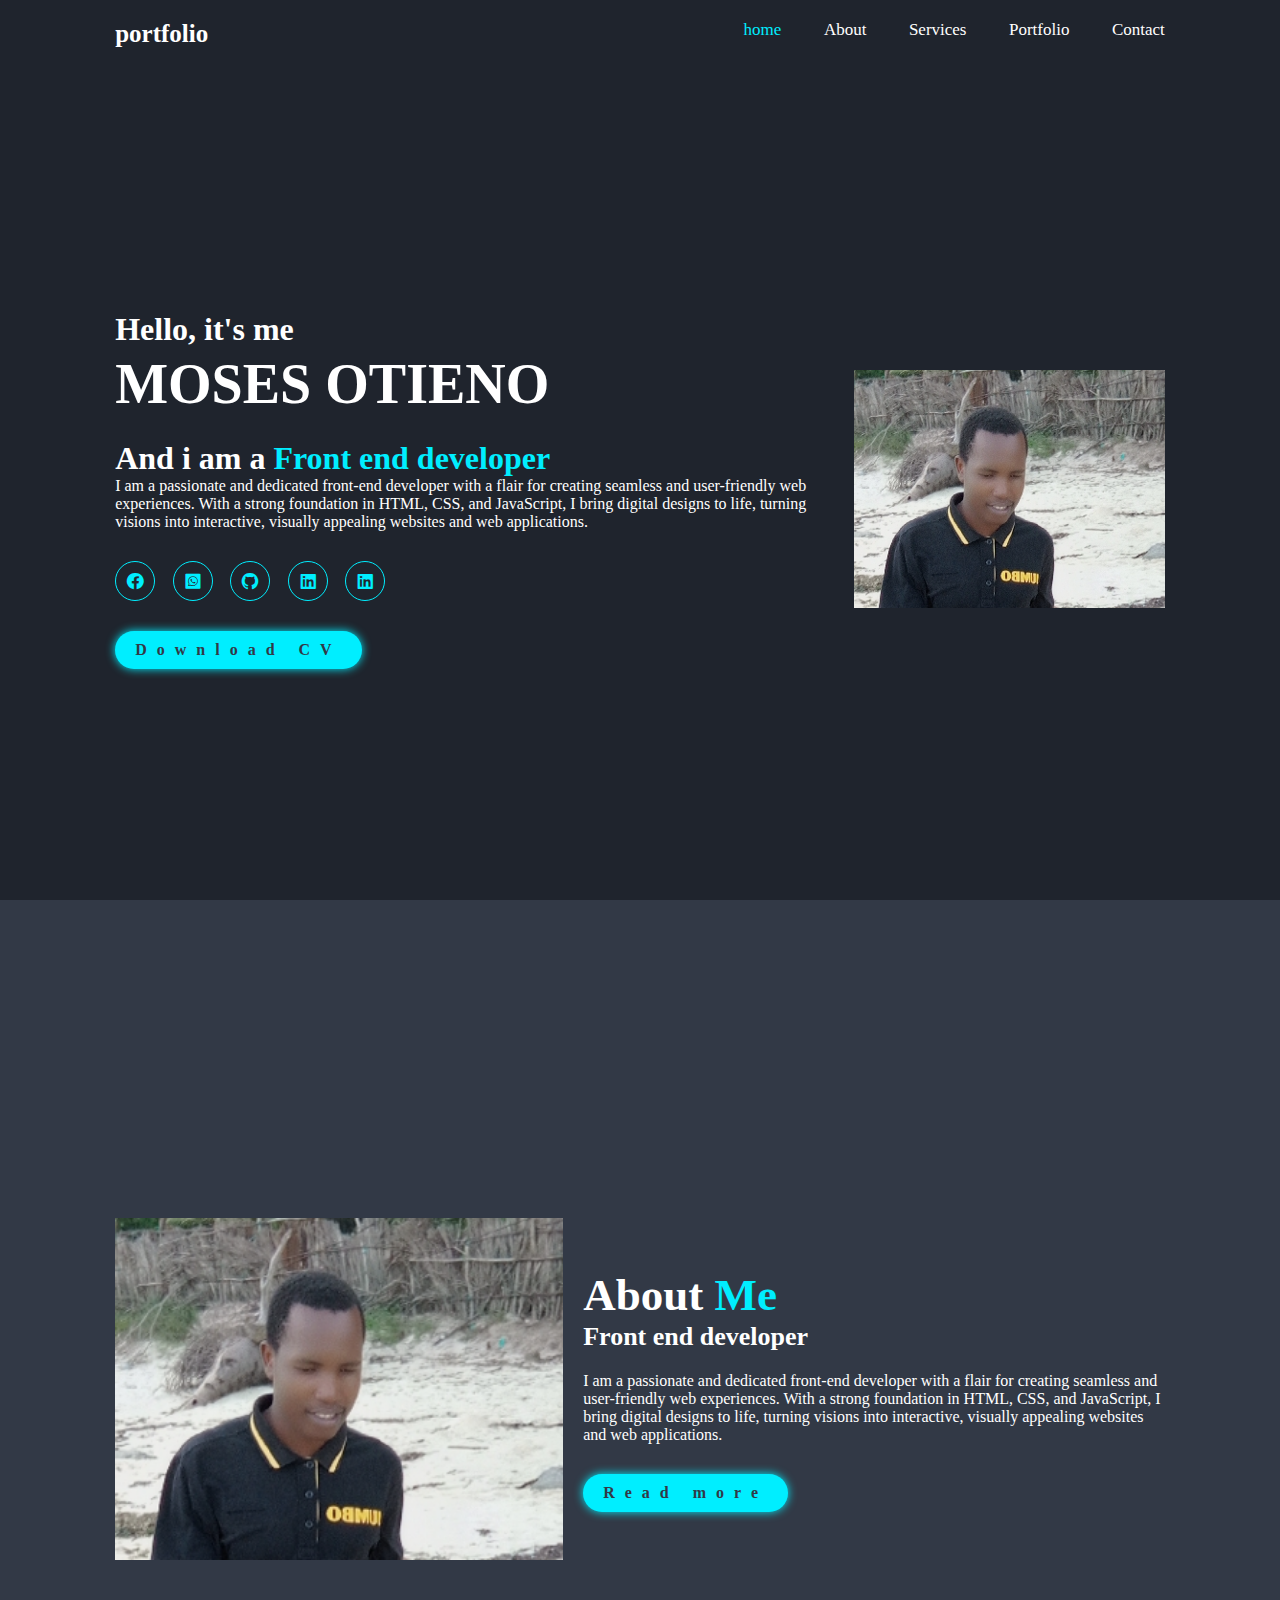
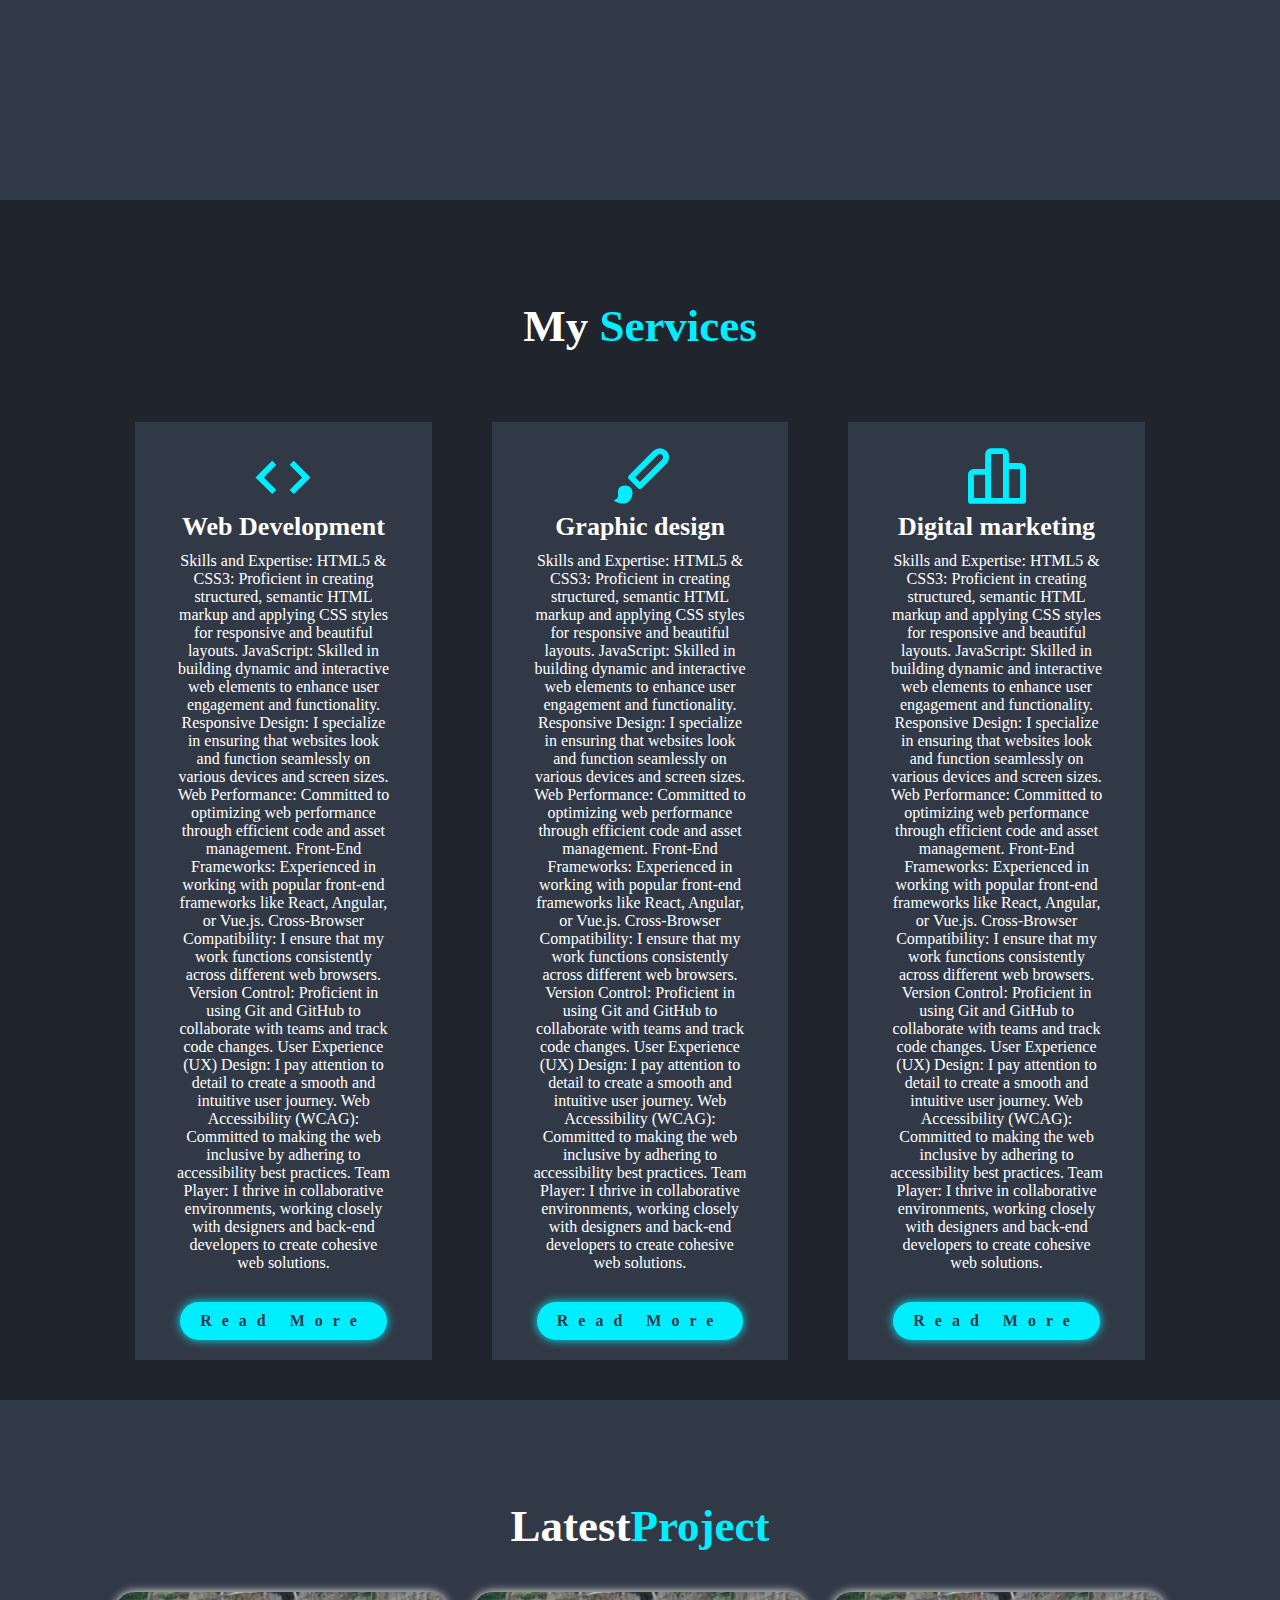
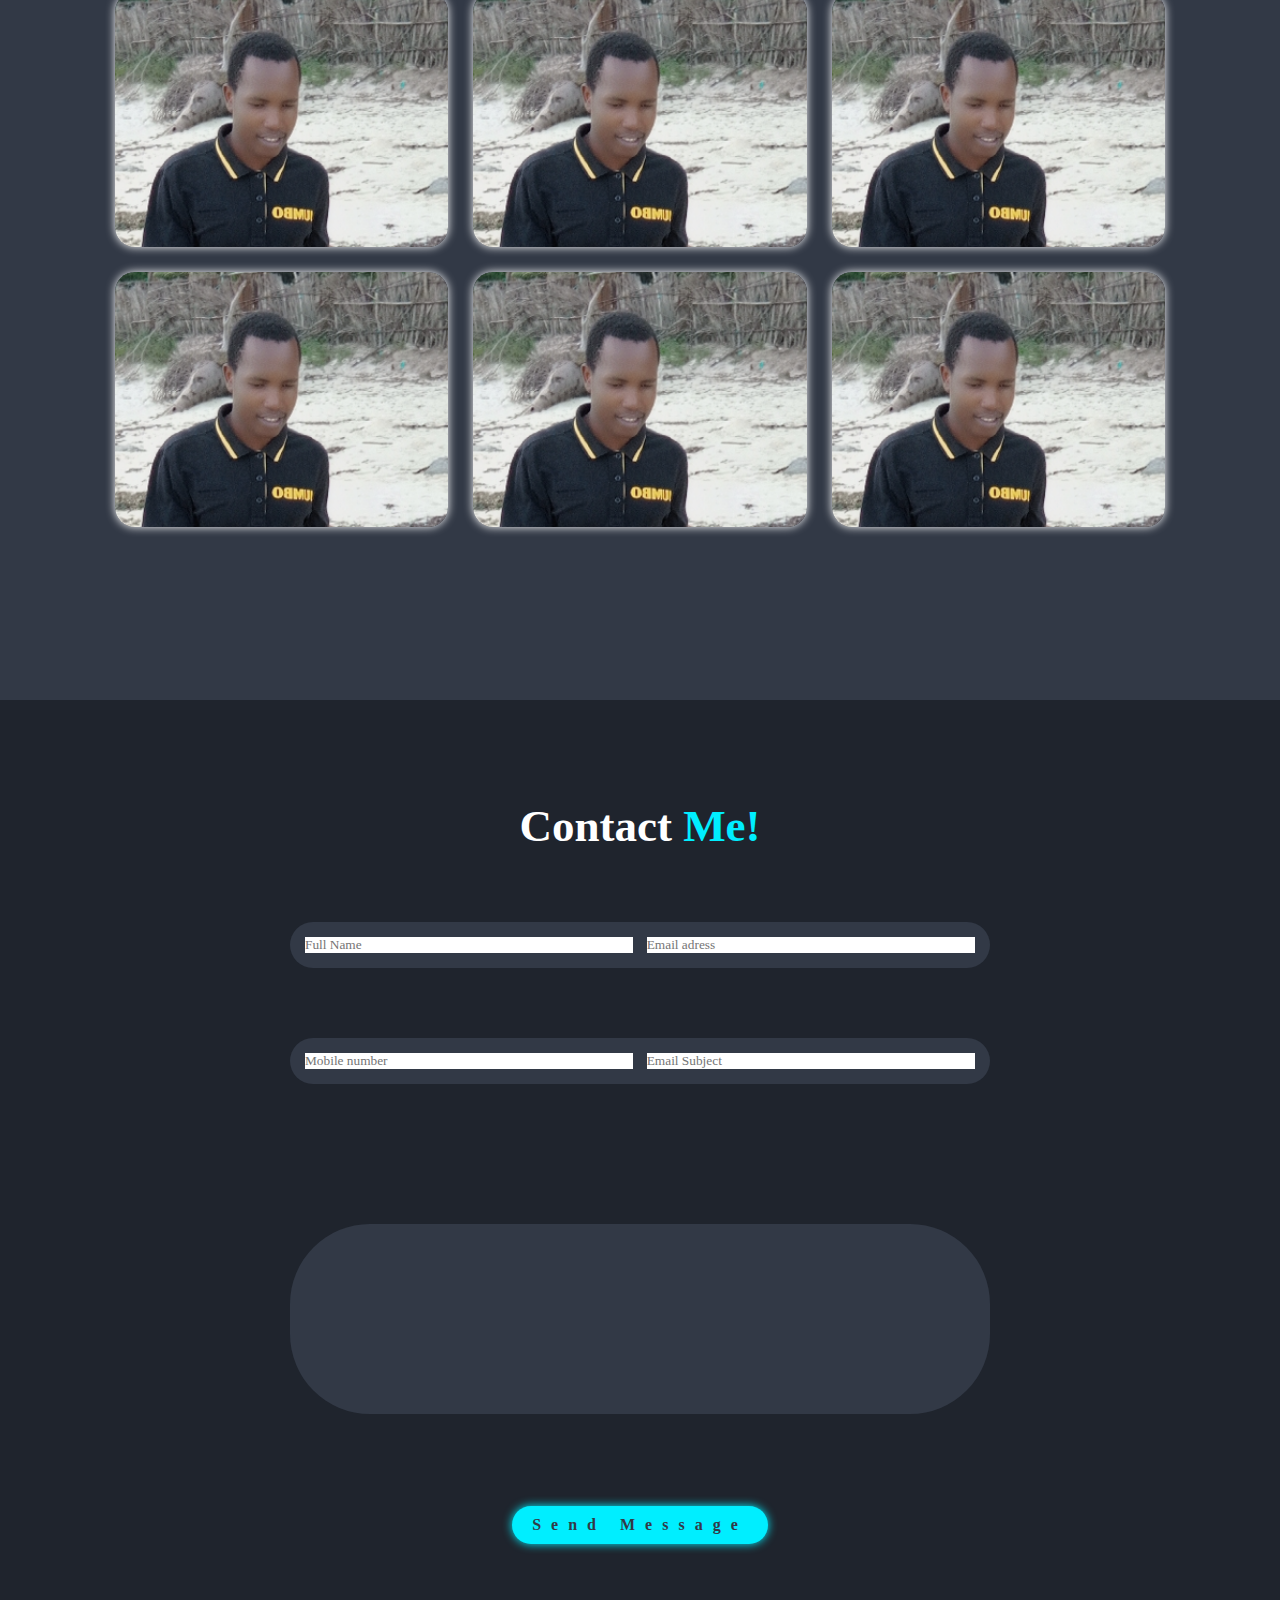
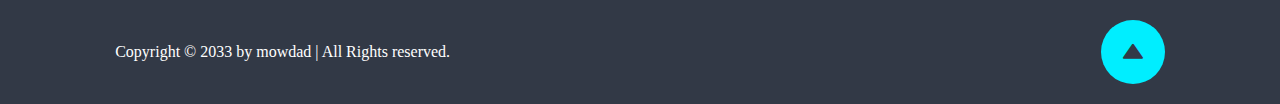
==== index.html @ a14f9fe1 "portfolio" ====
<!DOCTYPE html>
<html lang="en">
<head>
    <meta charset="UTF-8">
    <meta http-equiv="X-UA-Compatible" content="IE-edge">
    <meta name="viewport" content="width=device-width, initial-scale=1.0">
    <link rel="stylesheet" href="css/style.css">
    <title>moses otieno portfolio</title>
    <!--box icons-->
    <link href='https://unpkg.com/boxicons@2.1.4/css/boxicons.min.css' rel='stylesheet'>
    <!--custome css-->

    
</head>
<body>
    <!--header section starts here -->
    <header class="header">
        <a href="" class="logo">portfolio</a>
        <i class='bx bx-menu' id="menu-icon"></i>
        <nav class="navbar">
            <a href="#home" class="active">home</a>
            <a href="#about">About</a>
            <a href="#services">Services</a>
            <a href="#portfolio">Portfolio</a>
            <a href="#contact">Contact</a>
        </nav>

    </header>
    <!--home section design-->
    <section class="home" id="home">
        <div class="home-content">
            <h3>Hello, it's me</h3>
            <h1>MOSES OTIENO</h1>
            <h3>And i am a <span>Front end developer</span></h3>
            <p>I am a passionate and dedicated front-end developer with a flair for creating seamless and user-friendly web experiences. With a strong foundation in HTML, CSS, and JavaScript, I bring digital designs to life, turning visions into interactive, visually appealing websites and web applications.</p>
       
        <div class="social-media">
            <a href="#"><i class='bx bxl-facebook-circle'></i></a>
            <a href="#"><i class='bx bxl-whatsapp-square'></i></a>
            <a href="#"><i class='bx bxl-github'></i></a>
            <a href="#"><i class='bx bxl-linkedin-square'></i></a>
            <a href="#"><i class='bx bxl-linkedin-square'></i></a>
        </div>
        <a href="#" class="btn">Download CV</a>
    </div>
    <div class="home-image">
        <img src="images/moses.png" alt="">

    </div>
    </section>
    <!--about section-->
    <section class="about" id="about">
        <div class="about-img">
            <img src="images/moses.png" alt="">
        </div>
        <div class="about-content">
           <h2 class="heading">About <span>Me</span></h2>
           <h3>Front end developer</h3>
            <p>I am a passionate and dedicated front-end developer with a flair for creating seamless and user-friendly web experiences. With a strong foundation in HTML, CSS, and JavaScript, I bring digital designs to life, turning visions into interactive, visually appealing websites and web applications.</p>
            <a href="#" class="btn">Read more</a>
        </div>
    </section>
    <!--services section design-->
    <section class="services" id="services">
        <h2 class="heading">My <span>Services</span></h2>
        <div class="services-container">
            <div class="services-box">
            <i class='bx bx-code'></i>
            <h3>Web Development</h3>
            <p>Skills and Expertise:

                HTML5 & CSS3: Proficient in creating structured, semantic HTML markup and applying CSS styles for responsive and beautiful layouts.
                JavaScript: Skilled in building dynamic and interactive web elements to enhance user engagement and functionality.
                Responsive Design: I specialize in ensuring that websites look and function seamlessly on various devices and screen sizes.
                Web Performance: Committed to optimizing web performance through efficient code and asset management.
                Front-End Frameworks: Experienced in working with popular front-end frameworks like React, Angular, or Vue.js.
                Cross-Browser Compatibility: I ensure that my work functions consistently across different web browsers.
                Version Control: Proficient in using Git and GitHub to collaborate with teams and track code changes.
                User Experience (UX) Design: I pay attention to detail to create a smooth and intuitive user journey.
                Web Accessibility (WCAG): Committed to making the web inclusive by adhering to accessibility best practices.
                Team Player: I thrive in collaborative environments, working closely with designers and back-end developers to create cohesive web solutions.</p>
                <a href="#" class="btn">Read More</a>
            </div>
            <div class="services-box">
                <i class='bx bxs-paint'></i>
                <h3>Graphic design</h3>
                <p>Skills and Expertise:
    
                    HTML5 & CSS3: Proficient in creating structured, semantic HTML markup and applying CSS styles for responsive and beautiful layouts.
                    JavaScript: Skilled in building dynamic and interactive web elements to enhance user engagement and functionality.
                    Responsive Design: I specialize in ensuring that websites look and function seamlessly on various devices and screen sizes.
                    Web Performance: Committed to optimizing web performance through efficient code and asset management.
                    Front-End Frameworks: Experienced in working with popular front-end frameworks like React, Angular, or Vue.js.
                    Cross-Browser Compatibility: I ensure that my work functions consistently across different web browsers.
                    Version Control: Proficient in using Git and GitHub to collaborate with teams and track code changes.
                    User Experience (UX) Design: I pay attention to detail to create a smooth and intuitive user journey.
                    Web Accessibility (WCAG): Committed to making the web inclusive by adhering to accessibility best practices.
                    Team Player: I thrive in collaborative environments, working closely with designers and back-end developers to create cohesive web solutions.</p>
                    <a href="#" class="btn">Read More</a>
                </div>
                <div class="services-box">
                    <i class='bx bx-bar-chart-alt-2'></i>
                    <h3>Digital marketing</h3>
                    <p>Skills and Expertise:
        
                        HTML5 & CSS3: Proficient in creating structured, semantic HTML markup and applying CSS styles for responsive and beautiful layouts.
                        JavaScript: Skilled in building dynamic and interactive web elements to enhance user engagement and functionality.
                        Responsive Design: I specialize in ensuring that websites look and function seamlessly on various devices and screen sizes.
                        Web Performance: Committed to optimizing web performance through efficient code and asset management.
                        Front-End Frameworks: Experienced in working with popular front-end frameworks like React, Angular, or Vue.js.
                        Cross-Browser Compatibility: I ensure that my work functions consistently across different web browsers.
                        Version Control: Proficient in using Git and GitHub to collaborate with teams and track code changes.
                        User Experience (UX) Design: I pay attention to detail to create a smooth and intuitive user journey.
                        Web Accessibility (WCAG): Committed to making the web inclusive by adhering to accessibility best practices.
                        Team Player: I thrive in collaborative environments, working closely with designers and back-end developers to create cohesive web solutions.</p>
                        <a href="#" class="btn">Read More</a>
                    </div>

        </div>
    </section>
    <!--portfolio section design-->
<section class="portfolio" id="portfolio">
    <h2 class="heading">Latest<span>Project</span></h2>
    <div class="portfolio-container">
        <div class="portfolio-box">
            <img src="images/moses.png" alt="">
            <div class="portfolio-layer">
                <h4>Web Design</h4>
                <p>I am dedicated to pushing the boundaries of what's possible in the world of front-end development. Feel free to explore my portfolio to see some of my best work and get in touch to discuss potential collaborations or exciting projects.</p>
                <a href="#"><i class='bx bx-link'></i></a>
            </div>
        </div>
        <div class="portfolio-box">
            <img src="images/moses.png" alt="">
            <div class="portfolio-layer">
                <h4>Web Design</h4>
                <p>I am dedicated to pushing the boundaries of what's possible in the world of front-end development. Feel free to explore my portfolio to see some of my best work and get in touch to discuss potential collaborations or exciting projects.</p>
                <a href="#"><i class='bx bx-link'></i></a>
            </div>
        </div>
        <div class="portfolio-box">
            <img src="images/moses.png" alt="">
            <div class="portfolio-layer">
                <h4>Web Design</h4>
                <p>I am dedicated to pushing the boundaries of what's possible in the world of front-end development. Feel free to explore my portfolio to see some of my best work and get in touch to discuss potential collaborations or exciting projects.</p>
                <a href="#"><i class='bx bx-link'></i></a>
            </div>
        </div>
        <div class="portfolio-box">
            <img src="images/moses.png" alt="">
            <div class="portfolio-layer">
                <h4>Web Design</h4>
                <p>I am dedicated to pushing the boundaries of what's possible in the world of front-end development. Feel free to explore my portfolio to see some of my best work and get in touch to discuss potential collaborations or exciting projects.</p>
                <a href="#"><i class='bx bx-link'></i></a>
            </div>
        </div>
        <div class="portfolio-box">
            <img src="images/moses.png" alt="">
            <div class="portfolio-layer">
                <h4>Web Design</h4>
                <p>I am dedicated to pushing the boundaries of what's possible in the world of front-end development. Feel free to explore my portfolio to see some of my best work and get in touch to discuss potential collaborations or exciting projects.</p>
                <a href="#"><i class='bx bx-link'></i></a>
            </div>
        </div>
        <div class="portfolio-box">
            <img src="images/moses.png" alt="">
            <div class="portfolio-layer">
                <h4>Web Design</h4>
                <p>I am dedicated to pushing the boundaries of what's possible in the world of front-end development. Feel free to explore my portfolio to see some of my best work and get in touch to discuss potential collaborations or exciting projects.</p>
                <a href="#"><i class='bx bx-link'></i></a>
            </div>
        </div>
    </div>
</section>
<!--contact section-->
<section class="contact" id="contact">
    <h2 class="heading">Contact  <span>Me!</span></h2>
    <form action="#">
        <div class="input-box">
            <input type="text" placeholder="Full Name">
            <input type="email" placeholder="Email adress">
        </div>
        <div class="input-box">
            <input type="number" placeholder="Mobile number">
            <input type="text" placeholder="Email Subject">
        </div>
        <textarea name="" id="" cols="30" rows="10" placeholder=""></textarea>
        <input type="submit" value="Send Message" class="btn">
            </form>
</section>

<!--footer designing-->
<footer class="footer" id="footer">
    <div class="footer-text">
        <p>Copyright &copy; 2033 by mowdad | All Rights reserved.</p>
    </div>

    <div class="footer-iconTop">
        <a href="#home"><i class='bx bxs-up-arrow'></i></a>
    </div>

</footer>
    <!--custom javascript-->
    <script src="js/script.js"></script>
    
</body>
</html>
---- css/style.css ----
@import url('https //fonts.googleapis.com/css family=poppins:wght@300;400;500;600;700;800;900&dispaly=swap');
*{
    margin: 0;
    padding: 0;
    box-sizing: border-box;
    text-decoration: none;
    border: none;
    outline: non;
    scroll-behavior: smooth;
    font-family: 'poppins', 'sans-serif';
}
:root{
    --bg-color:#1f242d;
    --second-bg-color:#323946;
    --tect-color:#fff;
    --main-color:#0ef;
}
html{
    font-size: 62.5%;
    overflow-x: hidden;
}
body{
    background: var(--bg-color);
    color: var(--tect-color);
}
.header{
    position: fixed;
    top: 0;
    left: 0;
    width: 100;
    padding: 2rem 9%;
    background:var(--bg-color);
    display: flex;
    width: 100%;
    
    justify-content: space-between;
    z-index: 100;
}
.header.sticky{
    border-bottom: 1rem solid black;
}
.logo{
    font-size: 2.5rem;
    color: var(--tect-color);
    font-weight: 600;
    cursor: default;
}
.navbar a{
    font-size: 1.7rem;
    color: var(--tect-color);
    margin-left: 4rem;
    transition: 3s; 
}
.navbar a:hover,
 .navbar a.active{
    color: var(--main-color);
}
#menu-icon{
    font-size: 3.6rem;
    color: var(--tect-color);
    display:none;
}
section{
min-height: 100vh;
padding: 10rem 9% 2rem;
}
.home{
    display: flex;
    justify-content: center;
    align-items: center;
}
.home-image{
    width: 35vw;
}
.home-content h3{
    font-size: 3.2rem;
    font-weight: 700;
}
.home-content h3:nth-of-type(2){
    margin-top: 2rem;  
}
span{
    color: var(--main-color);
}
.home-content h1{
    font-size: 5.6rem;
    font-weight: 700;
    line-height: 1.3;
}
.home-content p{
    font-size: 1.6rem;
}
.social-media a{
    display:inline-flex;
    justify-content: center;
    align-items: center;
    width: 4rem;
    height: 4rem;
    background-color: transparent;
    border: 0.1rem solid var(--main-color);
    border-radius: 50%;
    font-size: 2rem;
    color: var(--main-color);
    margin: 3rem 1.5rem 3rem 0;
    transition: 1s ease;
}
.social-media a:hover{
    background: var(--main-color);
    color: var(--second-bg-color);
    box-shadow: 0 0 1rem var(--main-color);
}
.btn{
    display: inline-block;
    padding: 1rem 2rem;
    background: var(--main-color);
    border-radius: 4rem;
    box-shadow: 0 0 1rem var(--main-color);
    font-size: 1.6rem;
    color: var(--second-bg-color);
    letter-spacing: 1rem;
    font-weight: 600;
    transition: 1s ease;
}
.btn:hover{
box-shadow: none;
}
.about{
    display: flex;
    justify-content: center;
    gap: 2rem;
    align-items: center;
    background: var(--second-bg-color);
}
.about-img img{
width: 35vw;
}
.heading{
    text-align: center;
    font-size: 4.5rem;
}
.about-content h2{
    text-align: left;
    line-height: 1.2;
}
.about-content h3{
    font-size: 2.6rem;
}
.about-content p{
    font-size: 1.6rem;
    margin: 2rem 0 3rem;
}
.services h2{
    margin-bottom: 5rem;
}
.services-container{
    display: flex;
    justify-content: center;
    align-items: center;
    flex-wrap: wrap;
    gap: 2rem;
}

.services-container .services-box{
    flex: 1 1 30rem;
    background: var(--second-bg-color);
    padding: 2rem 4rem;
    text-align: center;
    border: 2rem solid var(--bg-color);
    transition: 3s ease;
}
.services-container .services-box:hover{
    border-color: var(--main-color);
    transform: scale(1.02);
}
.services-box i{
    font-size: 7rem;
    color: var(--main-color);
}
.services-box h3{
    font-size: 2.6rem;
}
.services-box p{
    font-size: 1.6rem;
    margin: 1rem 0 3rem;
}
.portfolio{
    background: var(--second-bg-color);
}
.portfolio h2{
    margin-bottom: 4rem;
}
.portfolio-container{
    display: grid;
    grid-template-columns: repeat(3, 1fr);
    align-items: center;
    gap: 2.5rem;
}
.portfolio-container .portfolio-box{
    position: relative;
    border-radius: 2rem;
    box-shadow: 0 0 1rem;
    overflow: hidden;
    display: flex;
}
.portfolio-box img{
    width: 100%;
    transition: 2s ease;
}
.portfolio-box img:hover{
    transform: scale(1.1);
}
.portfolio-box .portfolio-layer{
    position: absolute;
    bottom: 0;
    top: 0;
    left: 0;
    width:100%;
    height: 100%;
    background: linear-gradient(rgba(0,0,1,), var(--main-color));
    display: flex;
    justify-content: center;
    align-items: center;
    flex-direction: column;
    text-align: center;
    padding: 0 4rem;
    transform: translate(100%);
    transition: 2s ease;
}
.portfolio-box:hover .portfolio-layer{
transform: translateY(0);
}
.portfolio-layer h4{
    font-size: 3rem;
}
.portfolio-layerp{
    font-size: 1.6rem;
    margin: 3rem 0 1rem;
}
.portfolio-layer a{
    display: inline-flex;
    justify-content: center;
    align-items: center;
    width: 5rem;
    height: 5rem;
    background: var(--tect-color);
    border-radius: 50%;
}
.portfolio-layer a i{
    font-size: 2rem;
    color: var(--second-bg-color);
}
.contact h2{
    margin-bottom: 3rem;
}
.contact form{
    max-width: 70rem;
    margin: 1rem auto;
    text-align: center;
    margin-bottom: 3rem;
}
.contact form .input-box{
    display: flex;
    justify-content: space-between;
    flex-direction: wrap;
}
.contact form .input-box,
.contact form textarea{
    width: 100%;
    padding: 1.5rem;
    color:var(--tect-color);
    background: var(--second-bg-color);
    border-radius: 8rem;
    margin: 7rem 0;
}
.contact form .input-box input{
    width: 49%;
}
.contact form textarea{
    resize: none;
}
.contact form .btn{
    margin-top: 2rem;
    cursor: pointer;
}
.footer{
    display: flex;
    justify-content: space-between;
    align-items: center;
    flex-wrap: wrap;
    padding: 2rem 9%;
    background: var(--second-bg-color);
}
.footer-text p{
    font-size: 1.6rem;
}
.footer-iconTop a{
    display: inline-block;
    justify-content: center;
    align-items: center;
    padding: 2rem;
    background: var(--main-color);
    border-radius: 8rem;
    transition: 1s ease;
}
.footer-iconTop a i{
    font-size: 2.4rem;
    color: var(--second-bg-color);
}
.footer-iconTop a:hover{
    box-shadow: 0 0 1rem;
    color: var(--second-bg-color);
}



/*breakpoints*/
@media (max-width: 1200px){
    html{
        font-size: 55%;
    }
}
@media(max-width: 991px){
    .header{
        padding:2rem 3%;
    }
    section{
        padding:10rem 3% 2rem;
    }
    .footer{
        padding:2rem 3%;
    }
    .services{
        padding-bottom: 7rem;
    }
    .portfolio{
        padding-bottom:7rem;
    }
    .contact{
        min-height: auto;
    }
}
@media(max-width: 768px){
    #menu-icon{
        display: block;
    }
    .navbar{
        position: absolute;
        top:100%;
        left: 0;
        width: 100%;
        padding: 1rem 3%;
        background: var(--bg-color);
        border-top: 1rem solid rgb(0, 0, 0,2);
        box-shadow: 0 5rem 1rem rgb(0, 0, 0,2);
        display: none;
    }
    .navbar.active{
        display: block;
    }
    .navbar a{
        font-size: 2rem;
        display: block;
        margin: 3rem 0;
    }
    .home{
        flex-direction: column;
    }
    .home-content h3{
        font-size: 2,5rem;
    }
    .home-content h1{
        font-size: 5rem;
    }
    .home-img img{
        width: 70vw;
        margin-top: 4rem;
    }
    .about{
        flex-direction: column-reverse;
    }
    .about img{
        width: 70vw;
        margin-top: 4rem;
    }
    .services h1{
        margin-bottom: 3rem;
    }
    .portfolio h2{
        margin-bottom: 3rem;
    }
    .portfolio-container{
        grid-template-columns: repeat(2, 1fr);
    }
}

@media(max-width: 617px){
    .portfolio-container{
        grid-template-columns: 1fr;
    }

}

@media(max-width: 450px){
    html{
        font-size: 50%;
    }
    .contact form .input-box input{
        width: 100%;
    }
}

@media(max-width: 365px){
    .home-img img{
        width: 90vw;
    }
    .about-img img{
        width: 90vw;
    }
}
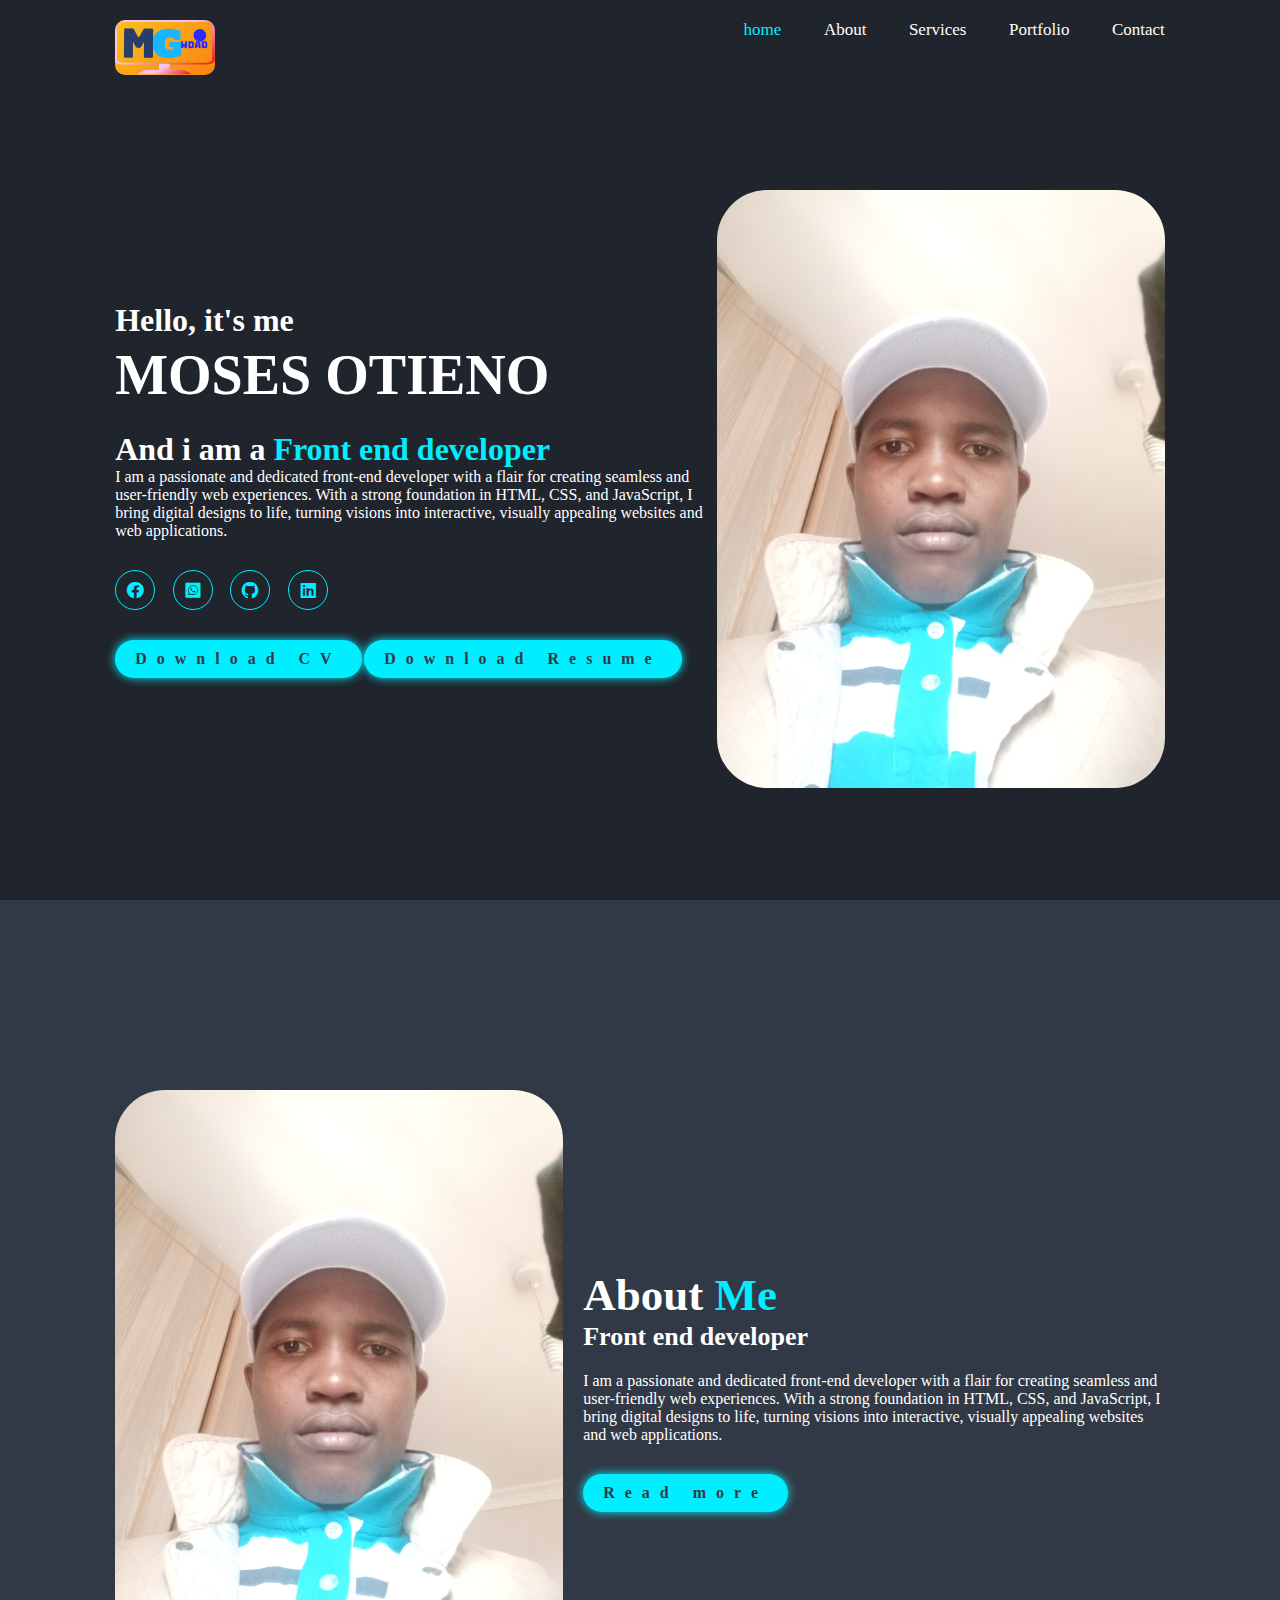
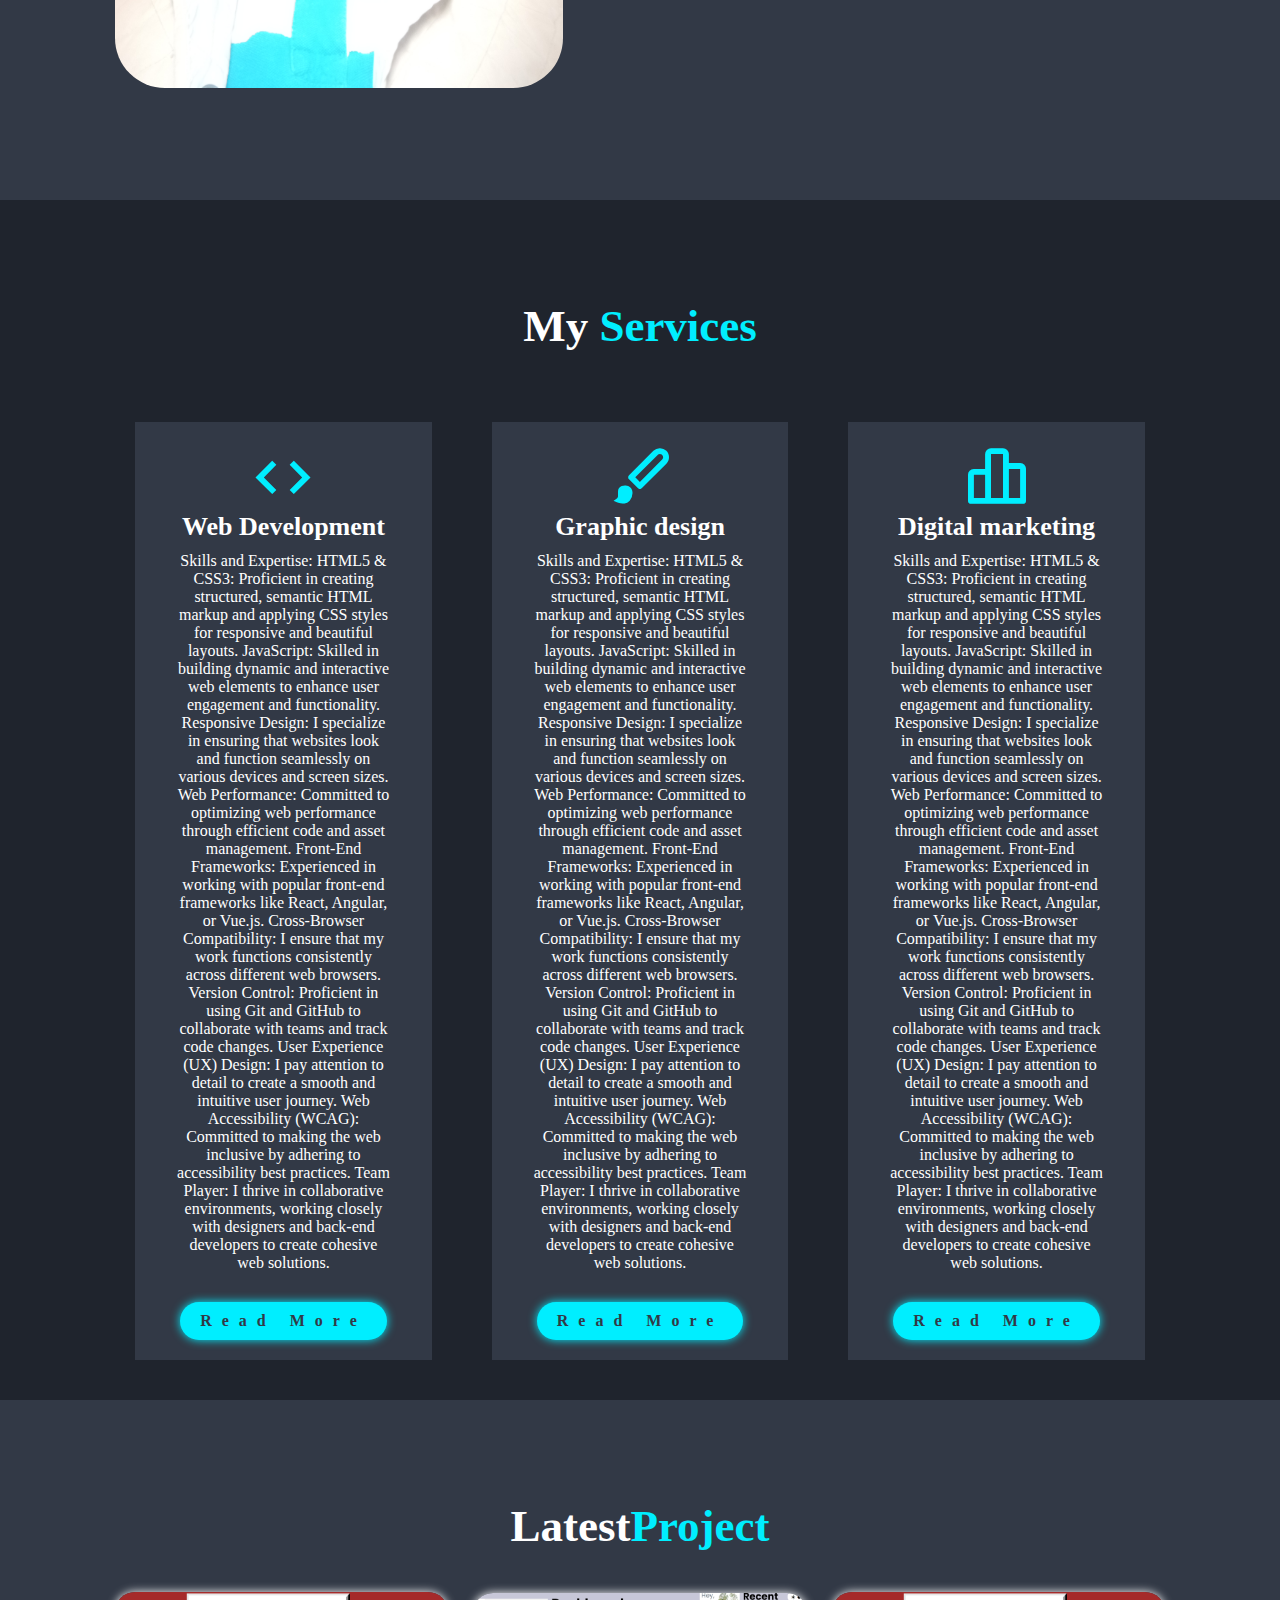
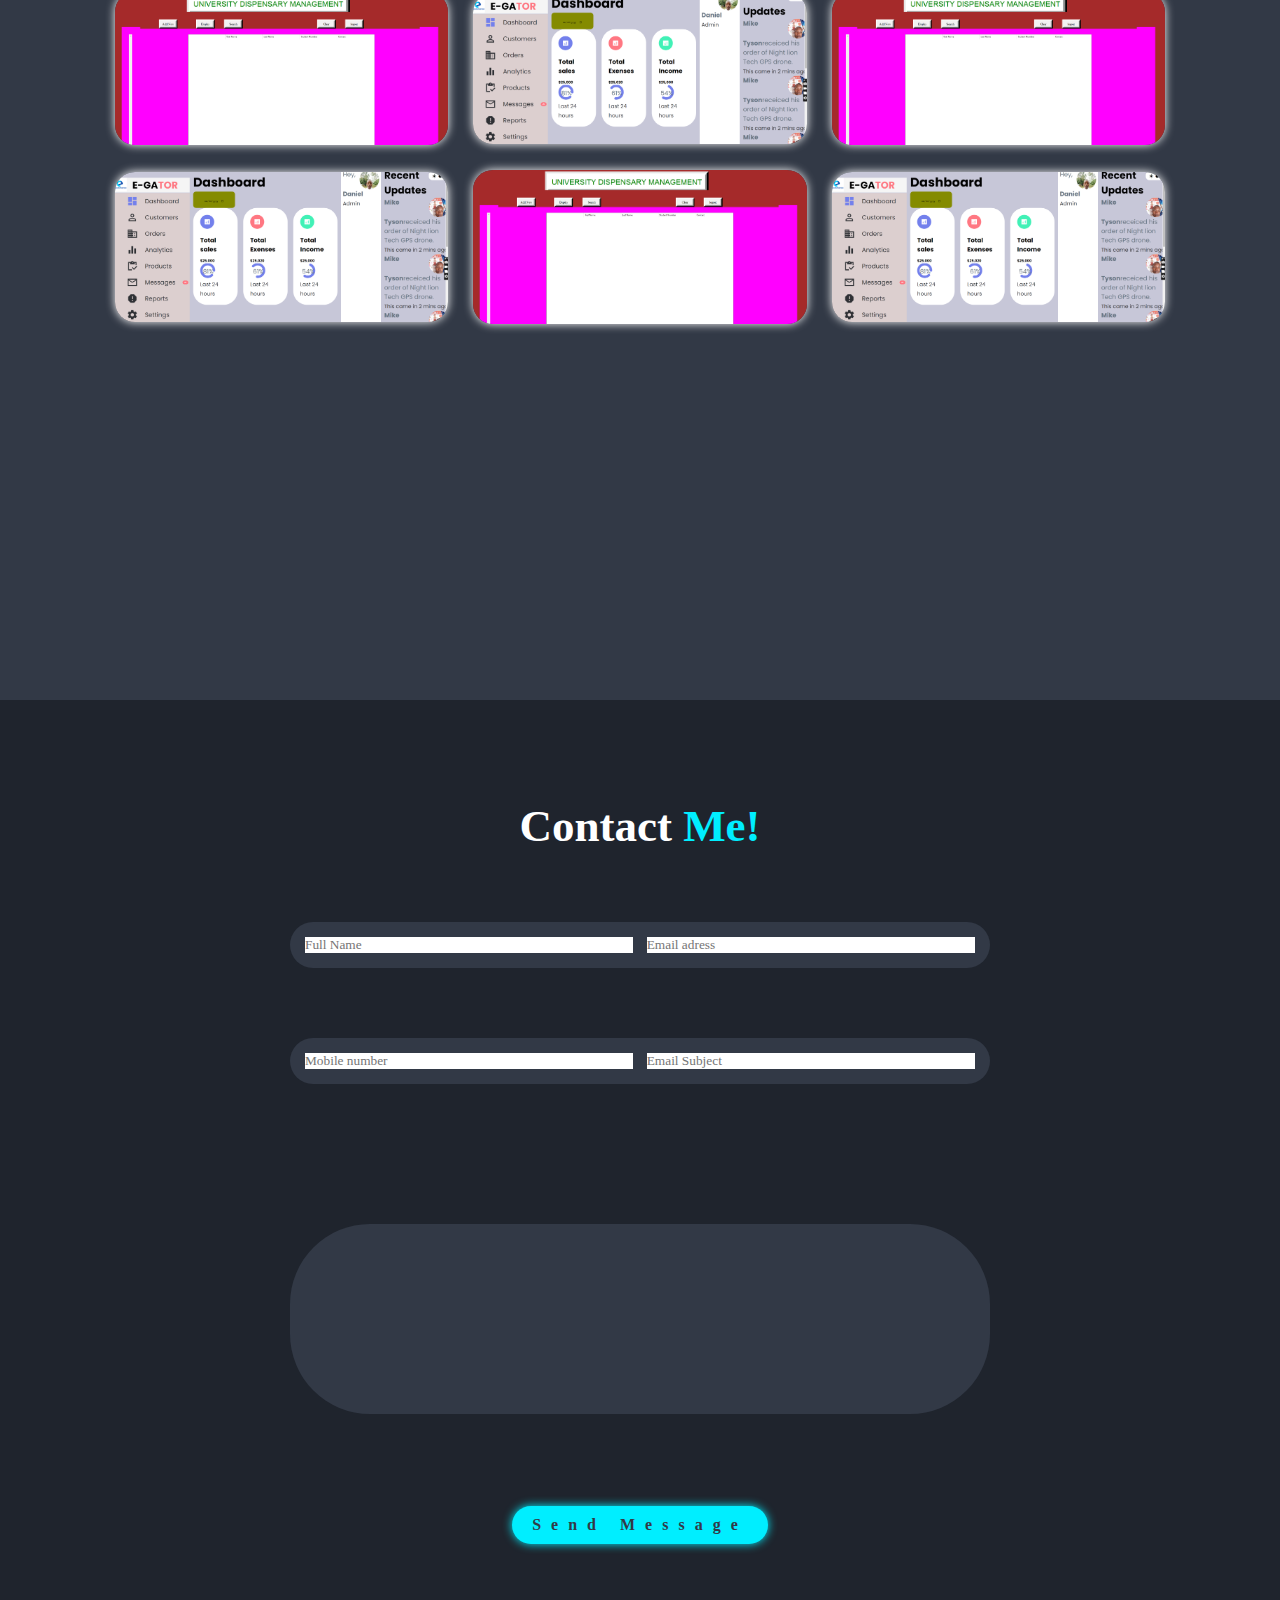
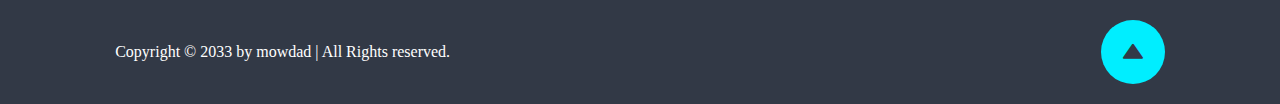
==== commit b17359cd: "updated" ====
--- a/index.html
+++ b/index.html
@@ -15,7 +15,7 @@
 <body>
     <!--header section starts here -->
     <header class="header">
-        <a href="" class="logo">portfolio</a>
+        <a href="" class="logo"><img src="images/mose-logo.png" width ="100px" style="border-radius: 10px;" alt="portfolio"></a>
         <i class='bx bx-menu' id="menu-icon"></i>
         <nav class="navbar">
             <a href="#home" class="active">home</a>
@@ -35,29 +35,32 @@
             <p>I am a passionate and dedicated front-end developer with a flair for creating seamless and user-friendly web experiences. With a strong foundation in HTML, CSS, and JavaScript, I bring digital designs to life, turning visions into interactive, visually appealing websites and web applications.</p>
        
         <div class="social-media">
-            <a href="#"><i class='bx bxl-facebook-circle'></i></a>
-            <a href="#"><i class='bx bxl-whatsapp-square'></i></a>
-            <a href="#"><i class='bx bxl-github'></i></a>
+            <a href="https://www.facebook.com/profile.php?id=100074292634258"><i class='bx bxl-facebook-circle'></i></a>
+            <a href="https://wa.me/254769933048?text=How&ref=blog.short.io"><i class='bx bxl-whatsapp-square'></i></a>
+            <a href="https://github.com/MOWDAD/"><i class='bx bxl-github'></i></a>
             <a href="#"><i class='bx bxl-linkedin-square'></i></a>
-            <a href="#"><i class='bx bxl-linkedin-square'></i></a>
-        </div>
-        <a href="#" class="btn">Download CV</a>
+            
+        </div>
+        <hr>
+        <a href="MOSES OTIENO CV.pdf" class="btn">Download CV</a>
+        <a href="moses's resume.docx" class="btn">Download Resume</a>
+        <hr>
     </div>
     <div class="home-image">
-        <img src="images/moses.png" alt="">
+        <img src="images/me2.jpg" alt="">
 
     </div>
     </section>
     <!--about section-->
     <section class="about" id="about">
         <div class="about-img">
-            <img src="images/moses.png" alt="">
+            <img src="images/me2.jpg" alt="">
         </div>
         <div class="about-content">
            <h2 class="heading">About <span>Me</span></h2>
            <h3>Front end developer</h3>
             <p>I am a passionate and dedicated front-end developer with a flair for creating seamless and user-friendly web experiences. With a strong foundation in HTML, CSS, and JavaScript, I bring digital designs to life, turning visions into interactive, visually appealing websites and web applications.</p>
-            <a href="#" class="btn">Read more</a>
+            <a href="" class="btn">Read more</a>
         </div>
     </section>
     <!--services section design-->
@@ -123,47 +126,47 @@
     <h2 class="heading">Latest<span>Project</span></h2>
     <div class="portfolio-container">
         <div class="portfolio-box">
-            <img src="images/moses.png" alt="">
-            <div class="portfolio-layer">
-                <h4>Web Design</h4>
-                <p>I am dedicated to pushing the boundaries of what's possible in the world of front-end development. Feel free to explore my portfolio to see some of my best work and get in touch to discuss potential collaborations or exciting projects.</p>
-                <a href="#"><i class='bx bx-link'></i></a>
-            </div>
-        </div>
-        <div class="portfolio-box">
-            <img src="images/moses.png" alt="">
-            <div class="portfolio-layer">
-                <h4>Web Design</h4>
-                <p>I am dedicated to pushing the boundaries of what's possible in the world of front-end development. Feel free to explore my portfolio to see some of my best work and get in touch to discuss potential collaborations or exciting projects.</p>
-                <a href="#"><i class='bx bx-link'></i></a>
-            </div>
-        </div>
-        <div class="portfolio-box">
-            <img src="images/moses.png" alt="">
-            <div class="portfolio-layer">
-                <h4>Web Design</h4>
-                <p>I am dedicated to pushing the boundaries of what's possible in the world of front-end development. Feel free to explore my portfolio to see some of my best work and get in touch to discuss potential collaborations or exciting projects.</p>
-                <a href="#"><i class='bx bx-link'></i></a>
-            </div>
-        </div>
-        <div class="portfolio-box">
-            <img src="images/moses.png" alt="">
-            <div class="portfolio-layer">
-                <h4>Web Design</h4>
-                <p>I am dedicated to pushing the boundaries of what's possible in the world of front-end development. Feel free to explore my portfolio to see some of my best work and get in touch to discuss potential collaborations or exciting projects.</p>
-                <a href="#"><i class='bx bx-link'></i></a>
-            </div>
-        </div>
-        <div class="portfolio-box">
-            <img src="images/moses.png" alt="">
-            <div class="portfolio-layer">
-                <h4>Web Design</h4>
-                <p>I am dedicated to pushing the boundaries of what's possible in the world of front-end development. Feel free to explore my portfolio to see some of my best work and get in touch to discuss potential collaborations or exciting projects.</p>
-                <a href="#"><i class='bx bx-link'></i></a>
-            </div>
-        </div>
-        <div class="portfolio-box">
-            <img src="images/moses.png" alt="">
+            <img src="images/university dispensary system.png" alt="">
+            <div class="portfolio-layer">
+                <h4>Web Design</h4>
+                <p>I am dedicated to pushing the boundaries of what's possible in the world of front-end development. Feel free to explore my portfolio to see some of my best work and get in touch to discuss potential collaborations or exciting projects.</p>
+                <a href="#"><i class='bx bx-link'></i></a>
+            </div>
+        </div>
+        <div class="portfolio-box">
+            <img src="images/e-commerce.png" alt="">
+            <div class="portfolio-layer">
+                <h4>Web Design</h4>
+                <p>I am dedicated to pushing the boundaries of what's possible in the world of front-end development. Feel free to explore my portfolio to see some of my best work and get in touch to discuss potential collaborations or exciting projects.</p>
+                <a href="#"><i class='bx bx-link'></i></a>
+            </div>
+        </div>
+        <div class="portfolio-box">
+            <img src="images/university dispensary system.png" alt="">
+            <div class="portfolio-layer">
+                <h4>Web Design</h4>
+                <p>I am dedicated to pushing the boundaries of what's possible in the world of front-end development. Feel free to explore my portfolio to see some of my best work and get in touch to discuss potential collaborations or exciting projects.</p>
+                <a href="#"><i class='bx bx-link'></i></a>
+            </div>
+        </div>
+        <div class="portfolio-box">
+            <img src="images/e-commerce.png" alt="">
+            <div class="portfolio-layer">
+                <h4>Web Design</h4>
+                <p>I am dedicated to pushing the boundaries of what's possible in the world of front-end development. Feel free to explore my portfolio to see some of my best work and get in touch to discuss potential collaborations or exciting projects.</p>
+                <a href="#"><i class='bx bx-link'></i></a>
+            </div>
+        </div>
+        <div class="portfolio-box">
+            <img src="images/university dispensary system.png" alt="">
+            <div class="portfolio-layer">
+                <h4>Web Design</h4>
+                <p>I am dedicated to pushing the boundaries of what's possible in the world of front-end development. Feel free to explore my portfolio to see some of my best work and get in touch to discuss potential collaborations or exciting projects.</p>
+                <a href="#"><i class='bx bx-link'></i></a>
+            </div>
+        </div>
+        <div class="portfolio-box">
+            <img src="images/e-commerce.png" alt="">
             <div class="portfolio-layer">
                 <h4>Web Design</h4>
                 <p>I am dedicated to pushing the boundaries of what's possible in the world of front-end development. Feel free to explore my portfolio to see some of my best work and get in touch to discuss potential collaborations or exciting projects.</p>
--- a/css/style.css
+++ b/css/style.css
@@ -23,6 +23,9 @@
     background: var(--bg-color);
     color: var(--tect-color);
 }
+hr{
+    color: #fff;
+}
 .header{
     position: fixed;
     top: 0;
@@ -69,8 +72,10 @@
     justify-content: center;
     align-items: center;
 }
-.home-image{
+.home-image img{
     width: 35vw;
+    border-radius: 50px;
+    
 }
 .home-content h3{
     font-size: 3.2rem;
@@ -133,6 +138,7 @@
 }
 .about-img img{
 width: 35vw;
+border-radius: 50px;
 }
 .heading{
     text-align: center;
@@ -416,4 +422,11 @@
     .about-img img{
         width: 90vw;
     }
+    .footer{
+        flex-direction: column-reverse;
+    }
+    .footer p{
+        text-align: center;
+        margin-top: 2rem;
+    }
 }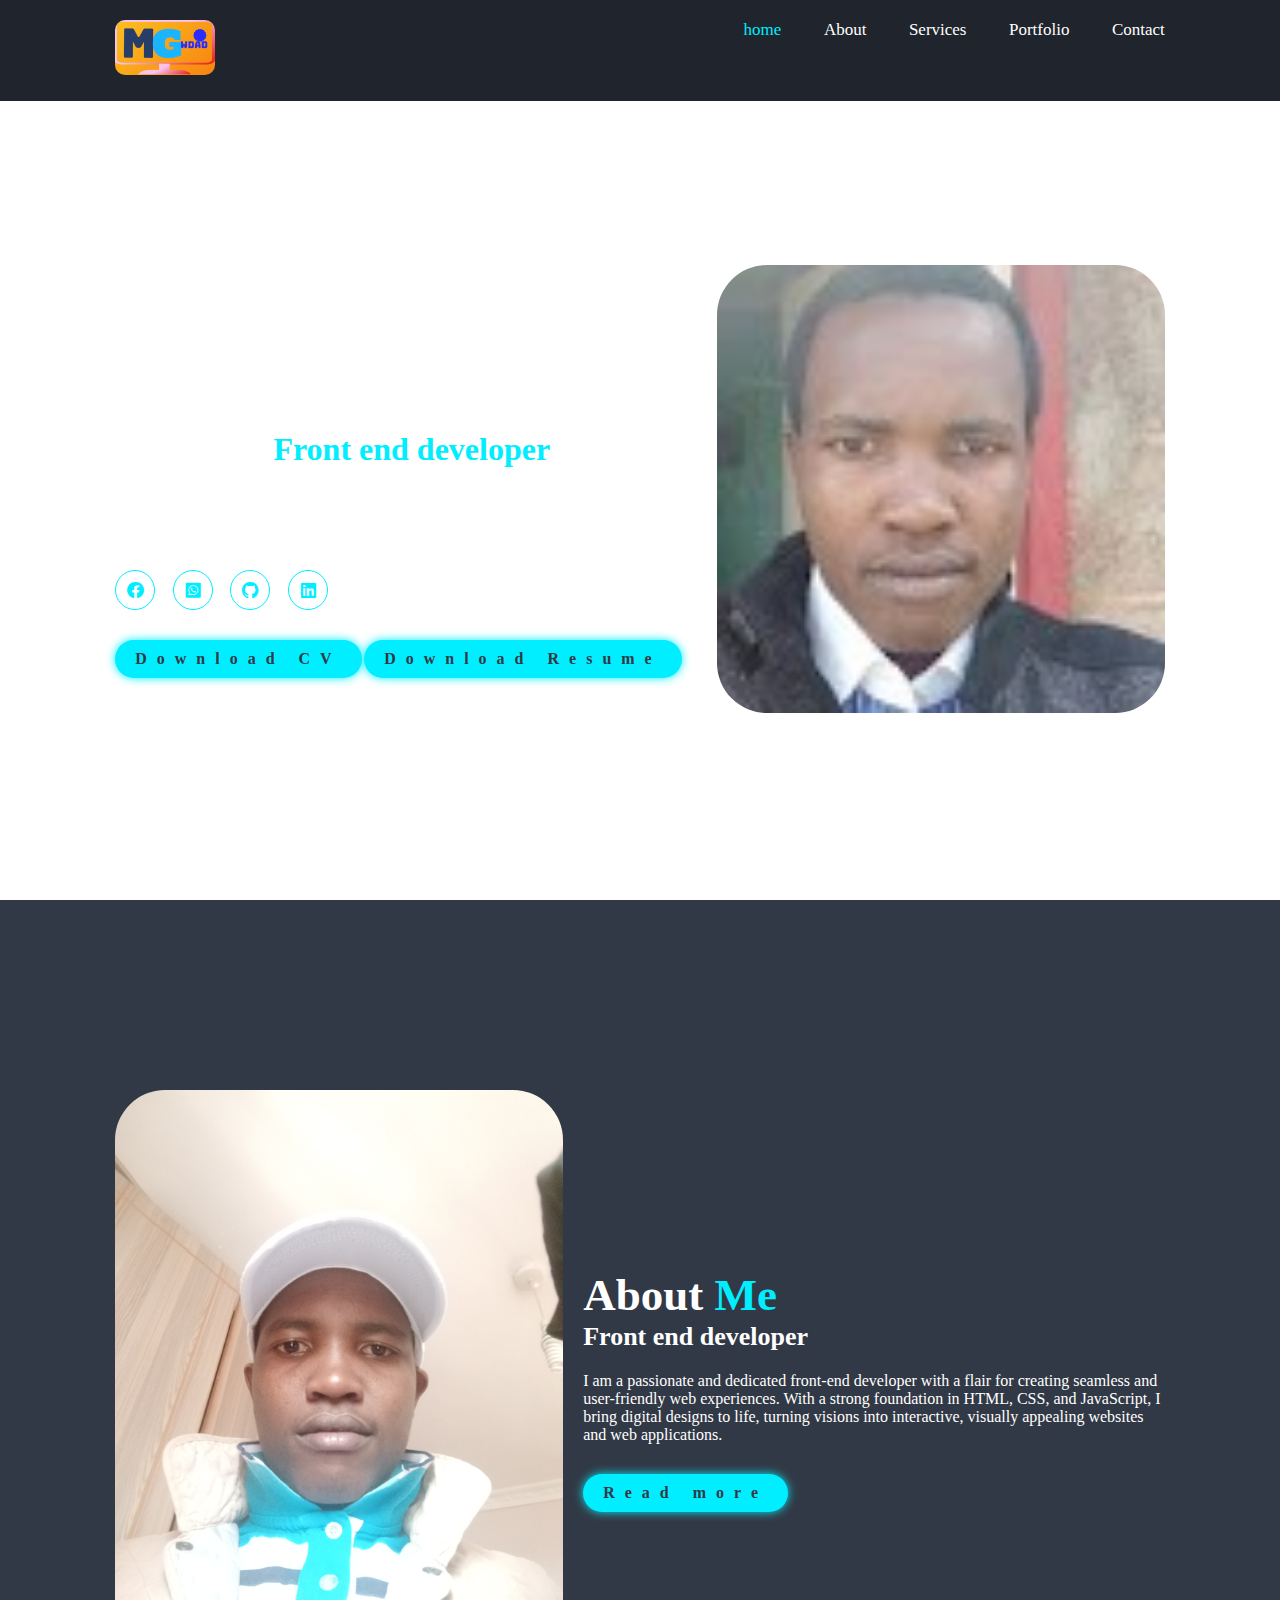
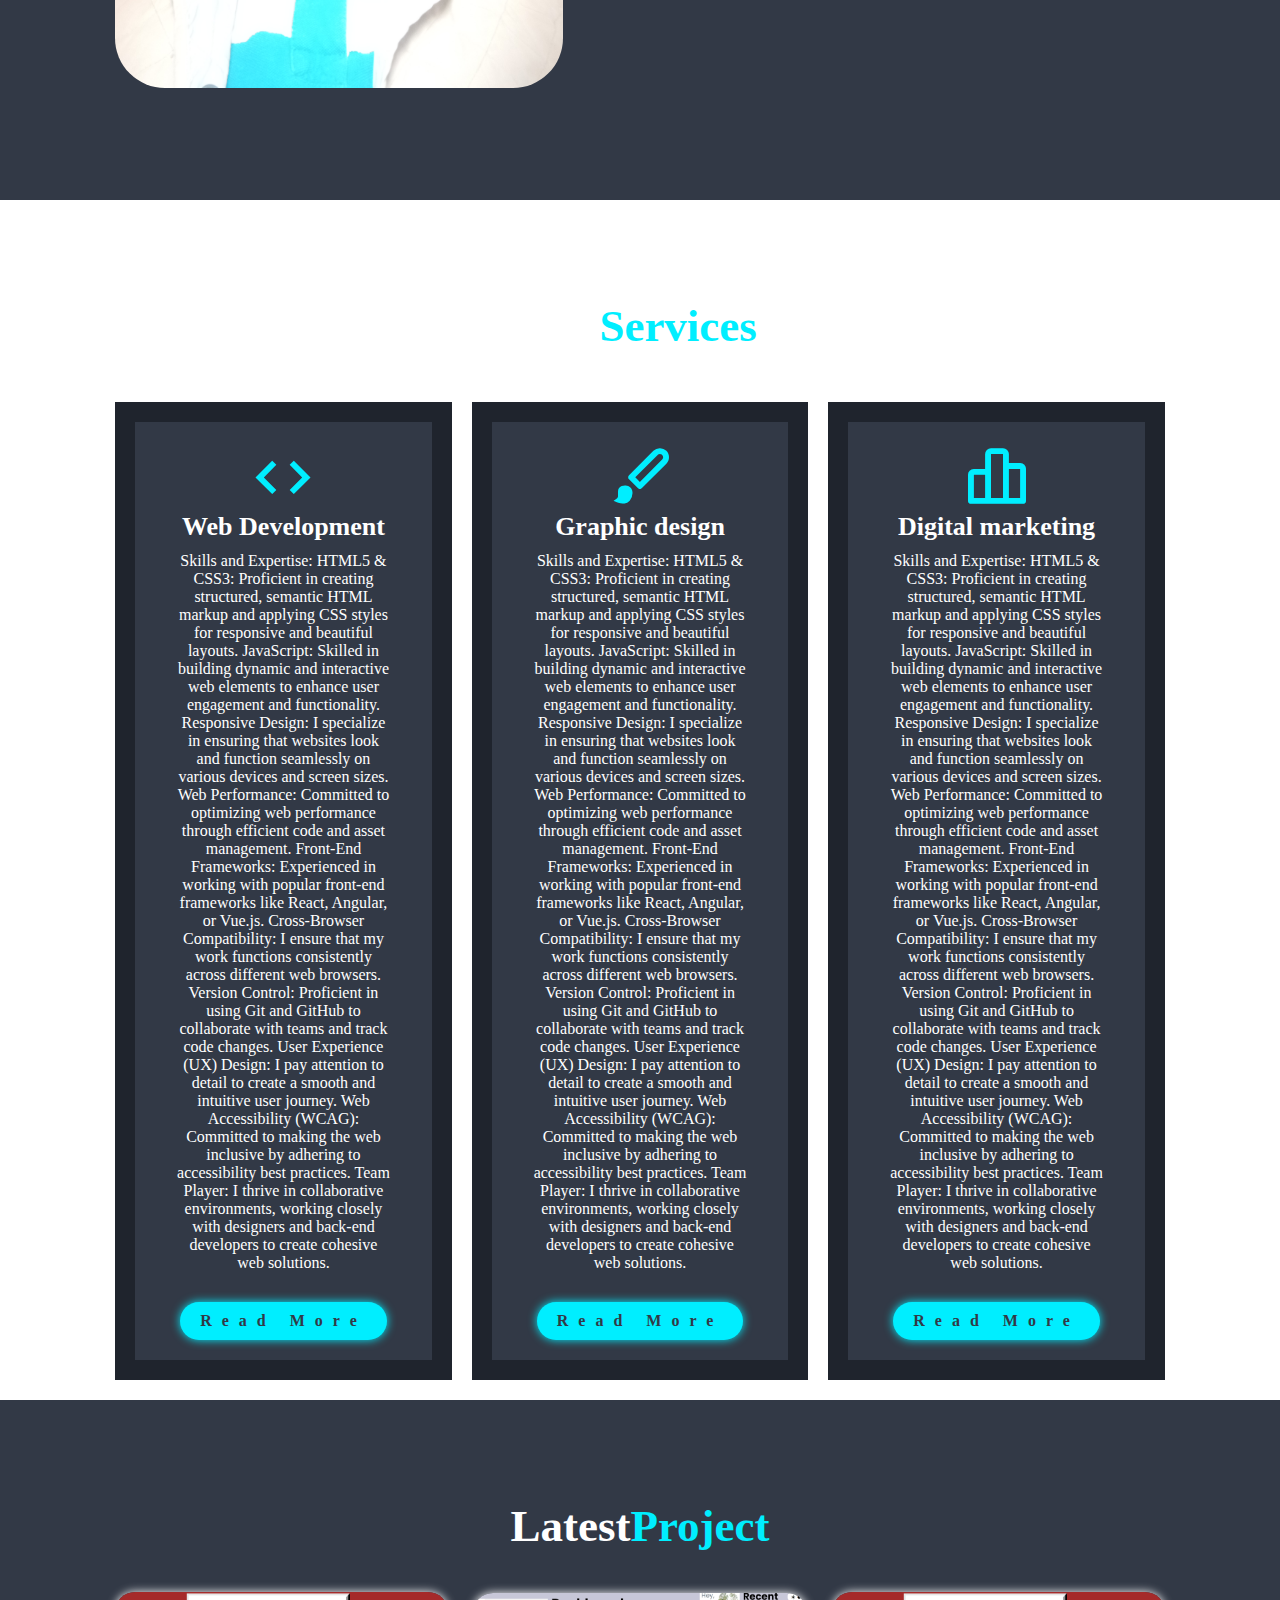
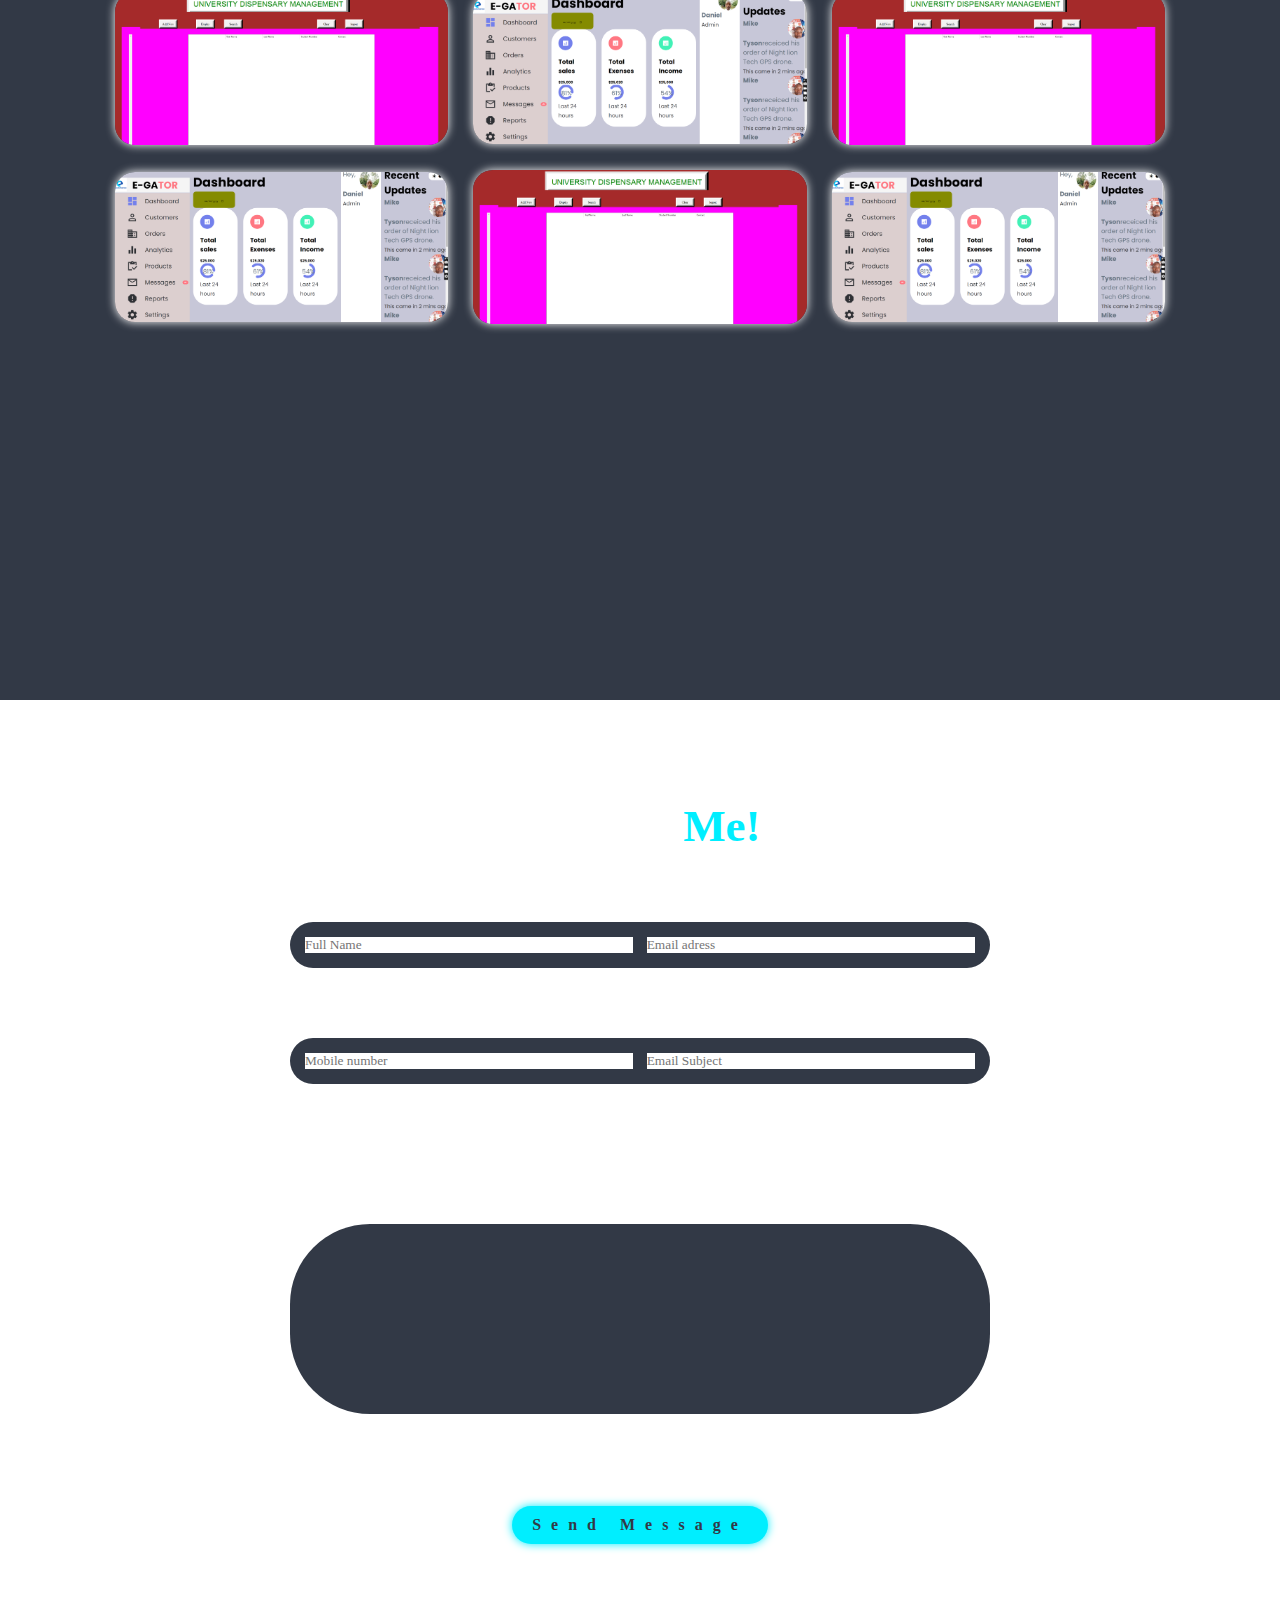
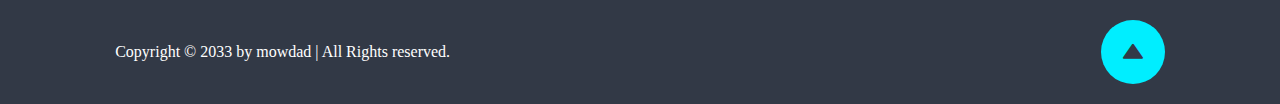
==== commit c3e4e943: "updated" ====
--- a/index.html
+++ b/index.html
@@ -47,7 +47,7 @@
         <hr>
     </div>
     <div class="home-image">
-        <img src="images/me2.jpg" alt="">
+        <img src="images/google.jpg" alt="">
 
     </div>
     </section>
--- a/css/style.css
+++ b/css/style.css
@@ -20,8 +20,10 @@
     overflow-x: hidden;
 }
 body{
-    background: var(--bg-color);
+    background:url("https://techcrunch.com/wp-content/uploads/2023/05/GettyImages-1325174870.jpg?w=730&crop=1");
     color: var(--tect-color);
+    background-repeat: no-repeat;
+    background-size: cover;
 }
 hr{
     color: #fff;
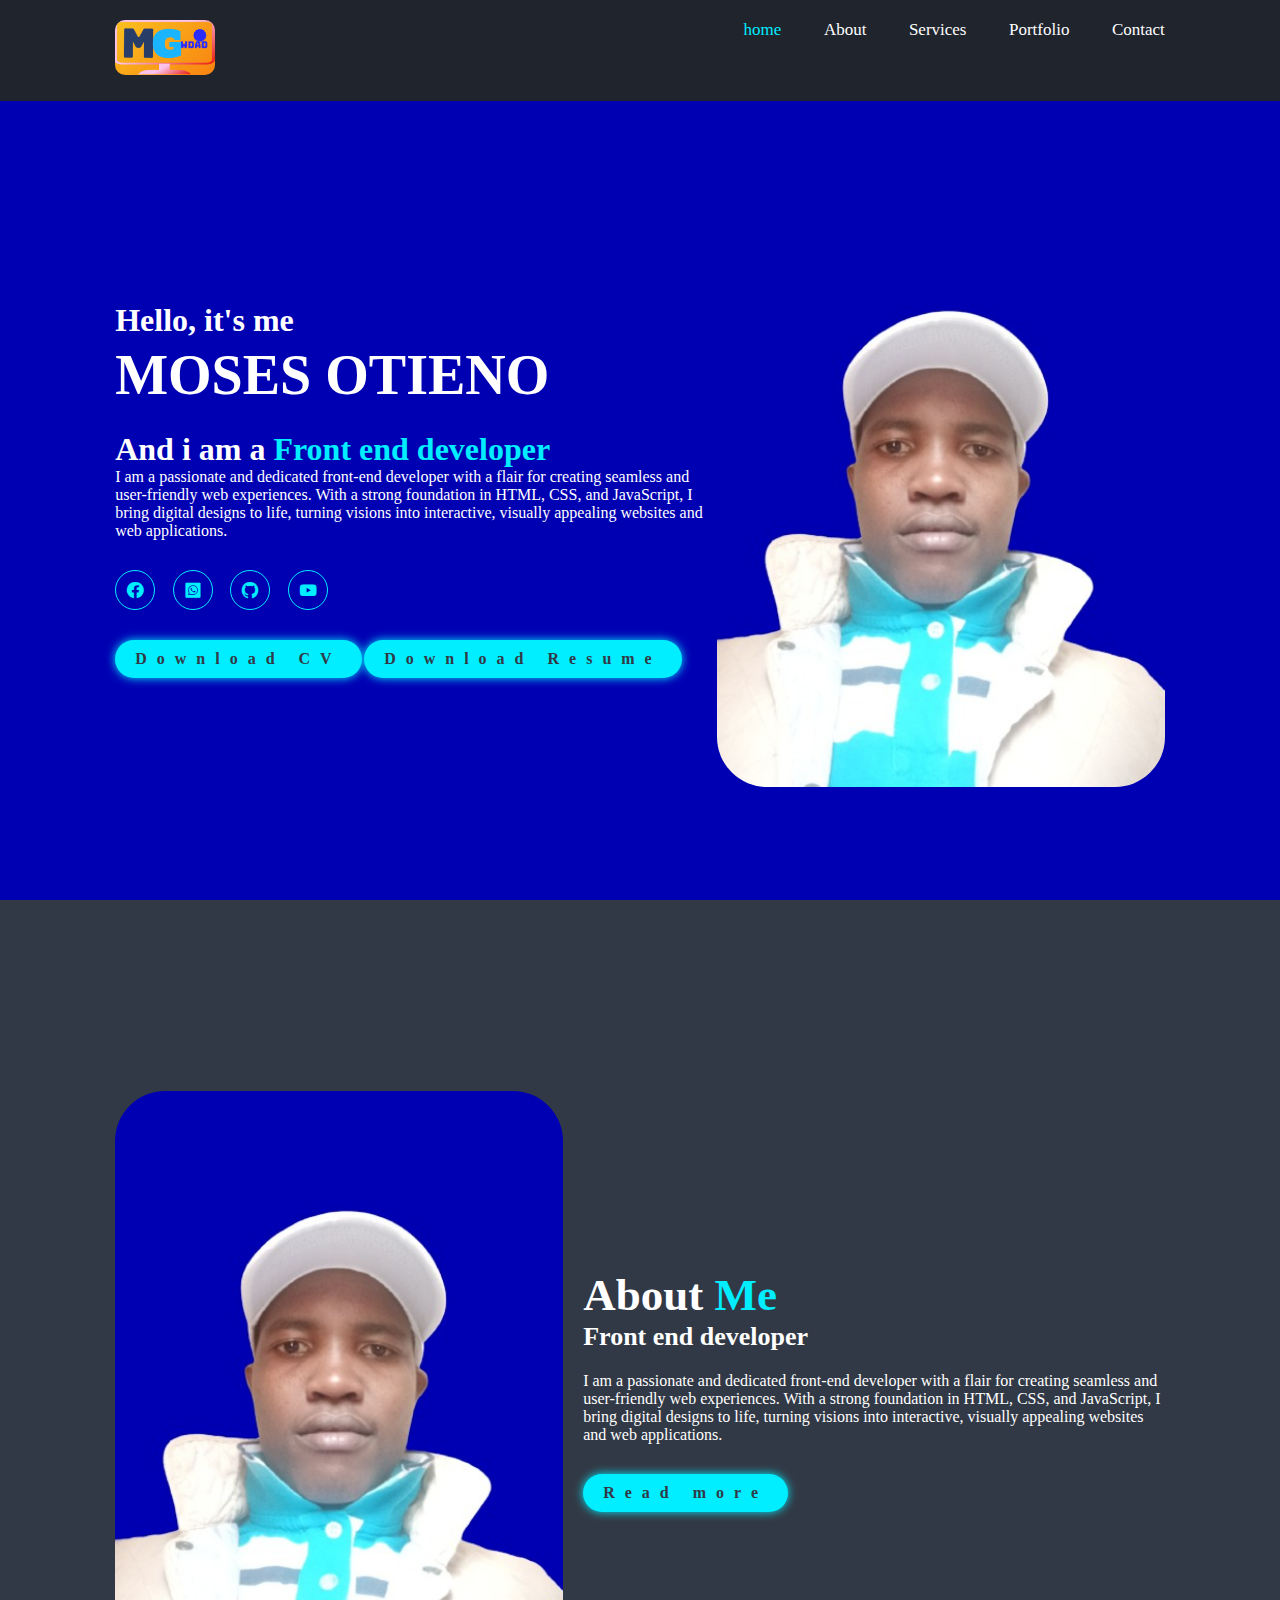
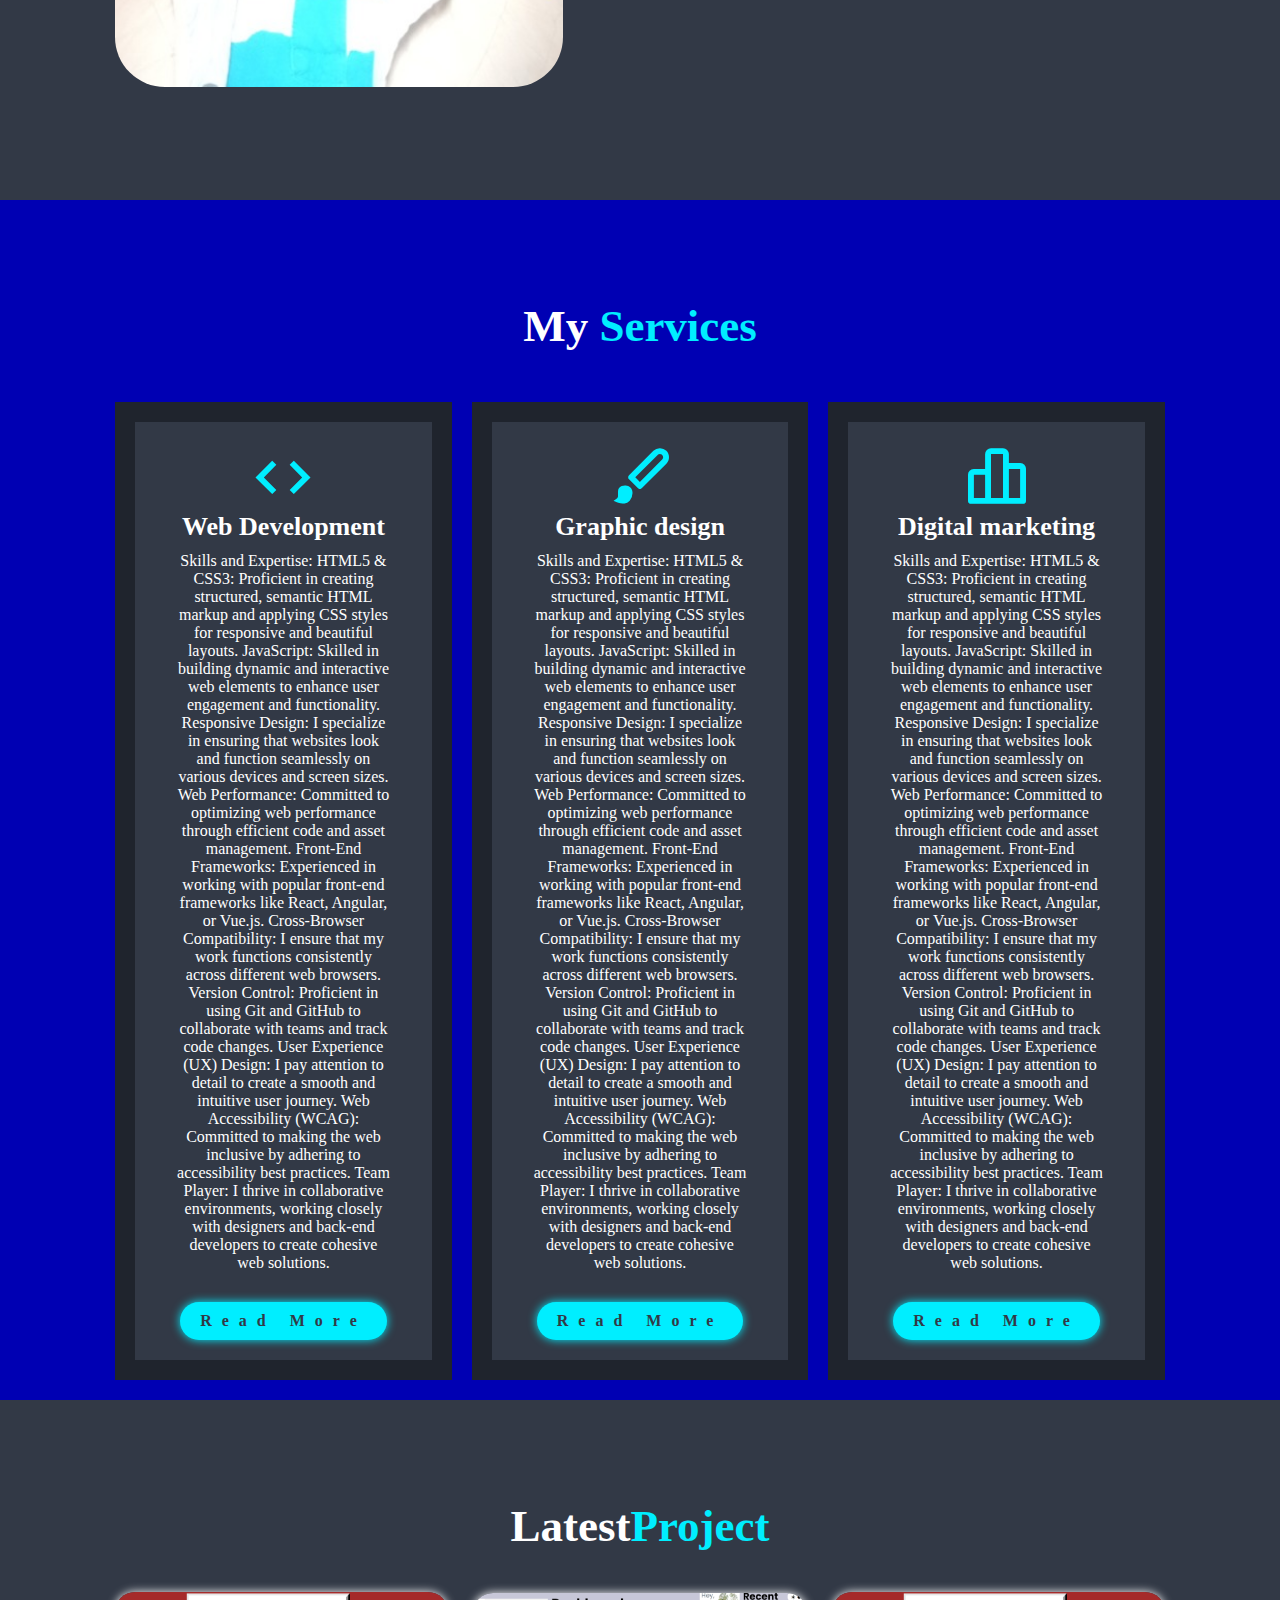
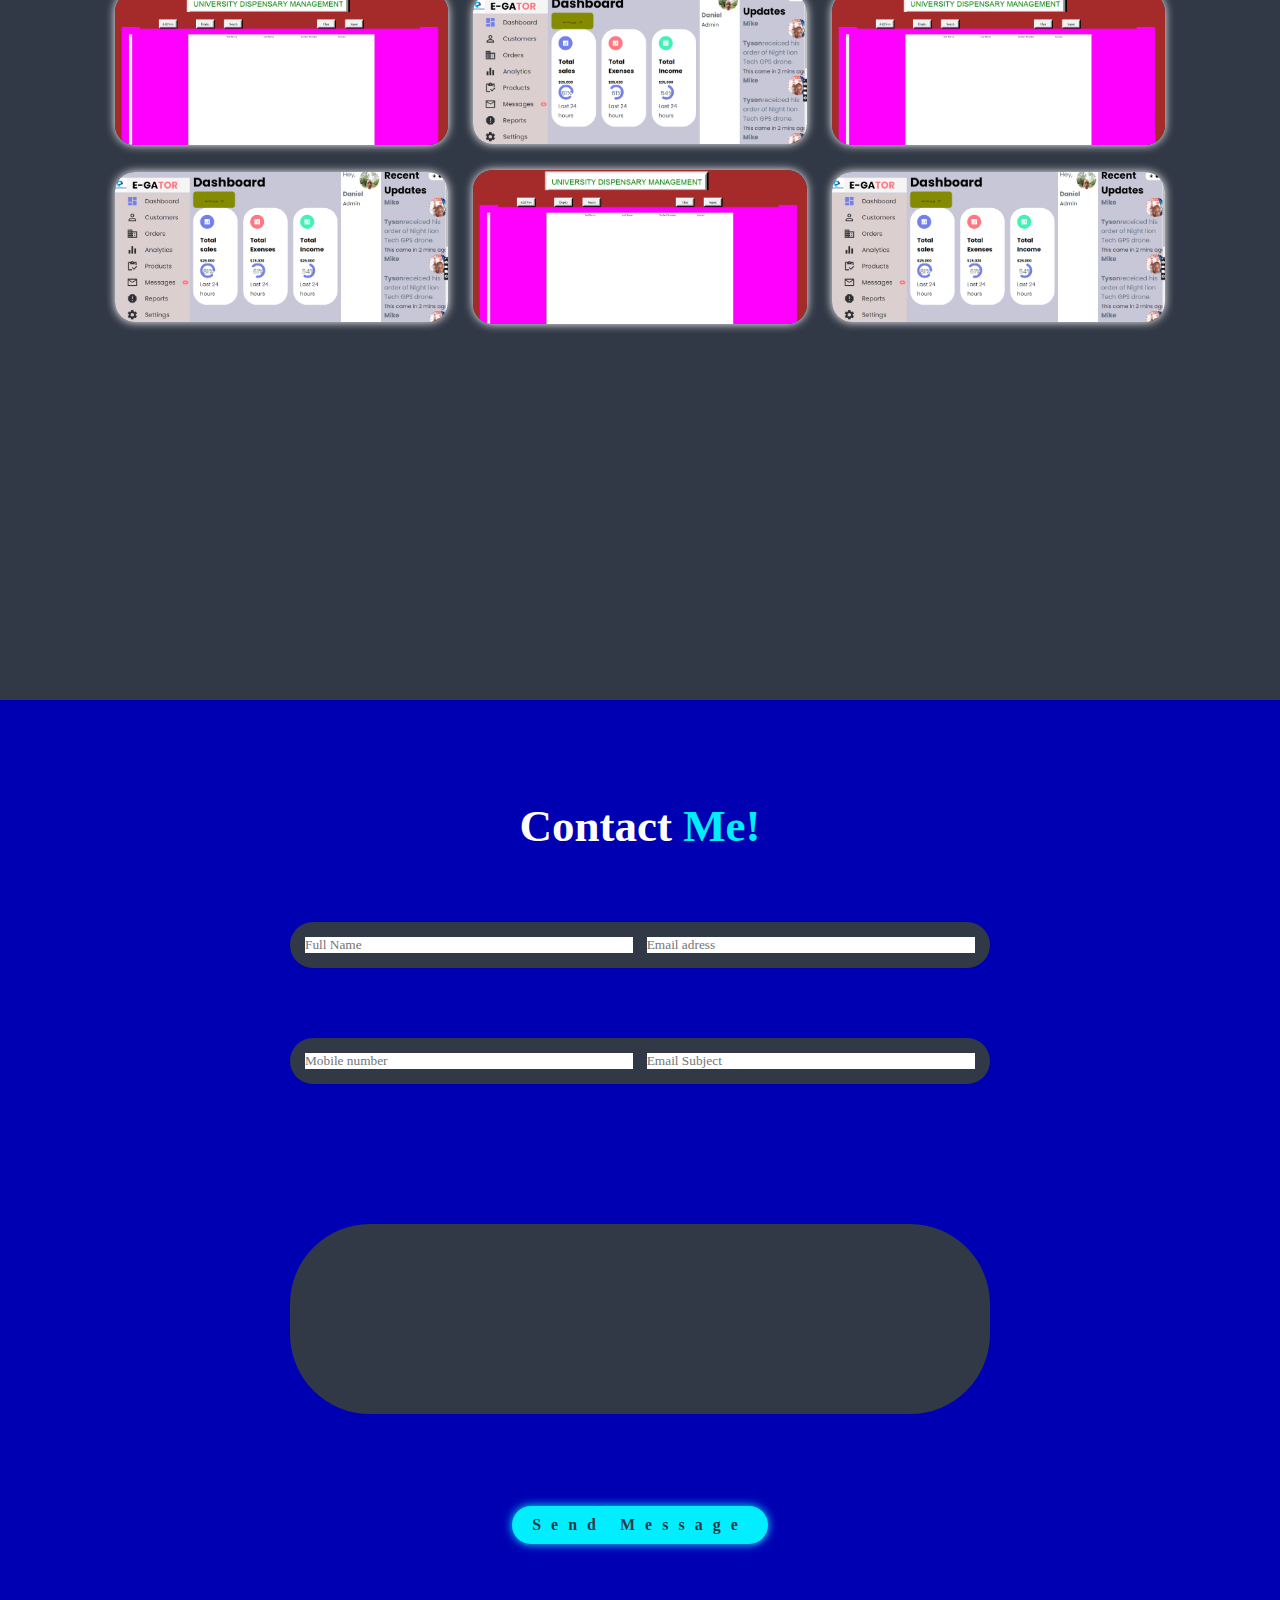
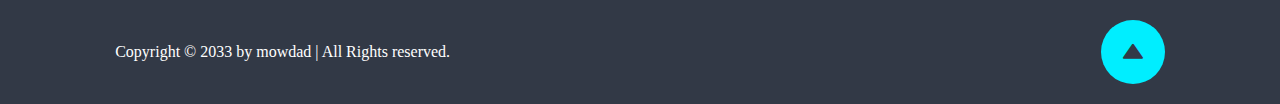
==== commit e485e689: "updated" ====
--- a/index.html
+++ b/index.html
@@ -38,7 +38,7 @@
             <a href="https://www.facebook.com/profile.php?id=100074292634258"><i class='bx bxl-facebook-circle'></i></a>
             <a href="https://wa.me/254769933048?text=How&ref=blog.short.io"><i class='bx bxl-whatsapp-square'></i></a>
             <a href="https://github.com/MOWDAD/"><i class='bx bxl-github'></i></a>
-            <a href="#"><i class='bx bxl-linkedin-square'></i></a>
+            <a href="https://www.youtube.com/@EasyProgrammingwithmoz8054"><i class='bx bxl-youtube'></i></a>
             
         </div>
         <hr>
@@ -47,14 +47,14 @@
         <hr>
     </div>
     <div class="home-image">
-        <img src="images/google.jpg" alt="">
+        <img src="images/me2.png" alt="">
 
     </div>
     </section>
     <!--about section-->
     <section class="about" id="about">
         <div class="about-img">
-            <img src="images/me2.jpg" alt="">
+            <img src="images/me2.png" alt="">
         </div>
         <div class="about-content">
            <h2 class="heading">About <span>Me</span></h2>
--- a/css/style.css
+++ b/css/style.css
@@ -20,7 +20,7 @@
     overflow-x: hidden;
 }
 body{
-    background:url("https://techcrunch.com/wp-content/uploads/2023/05/GettyImages-1325174870.jpg?w=730&crop=1");
+    background-color:#0000b3;
     color: var(--tect-color);
     background-repeat: no-repeat;
     background-size: cover;
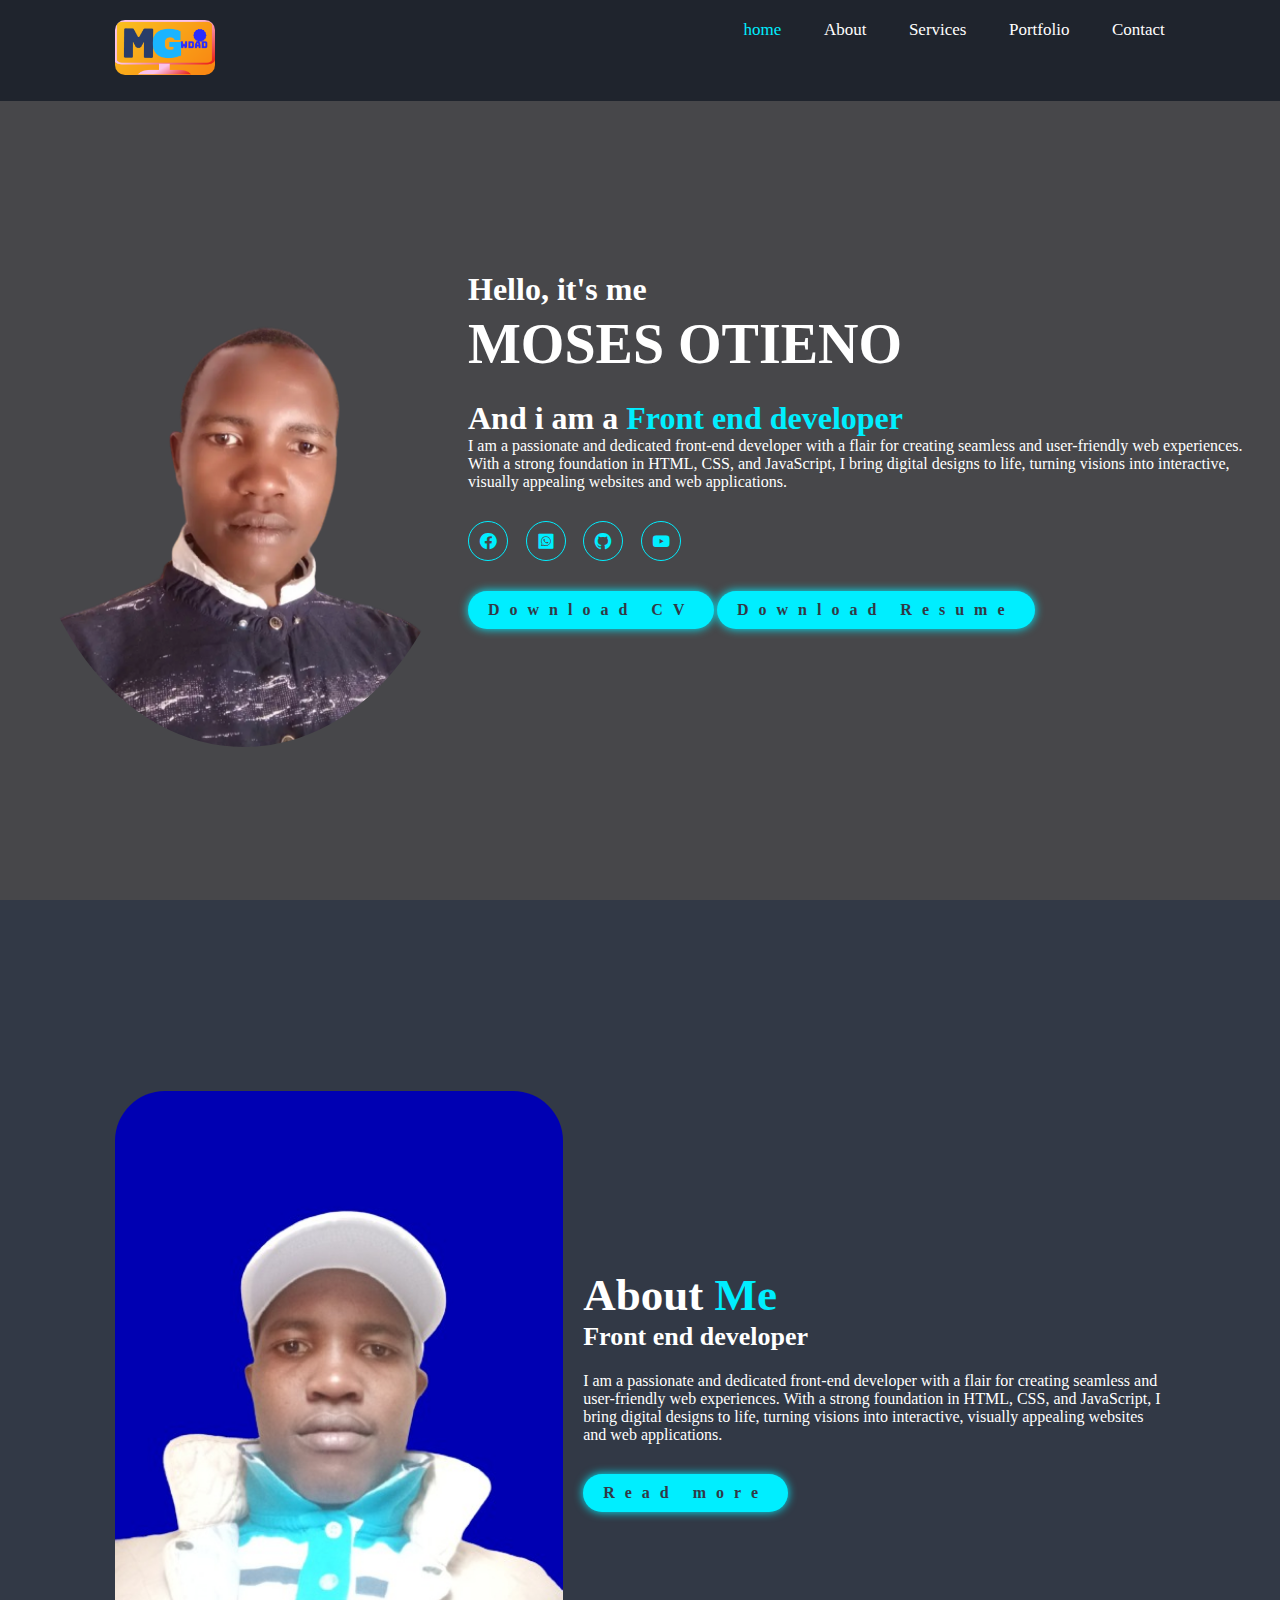
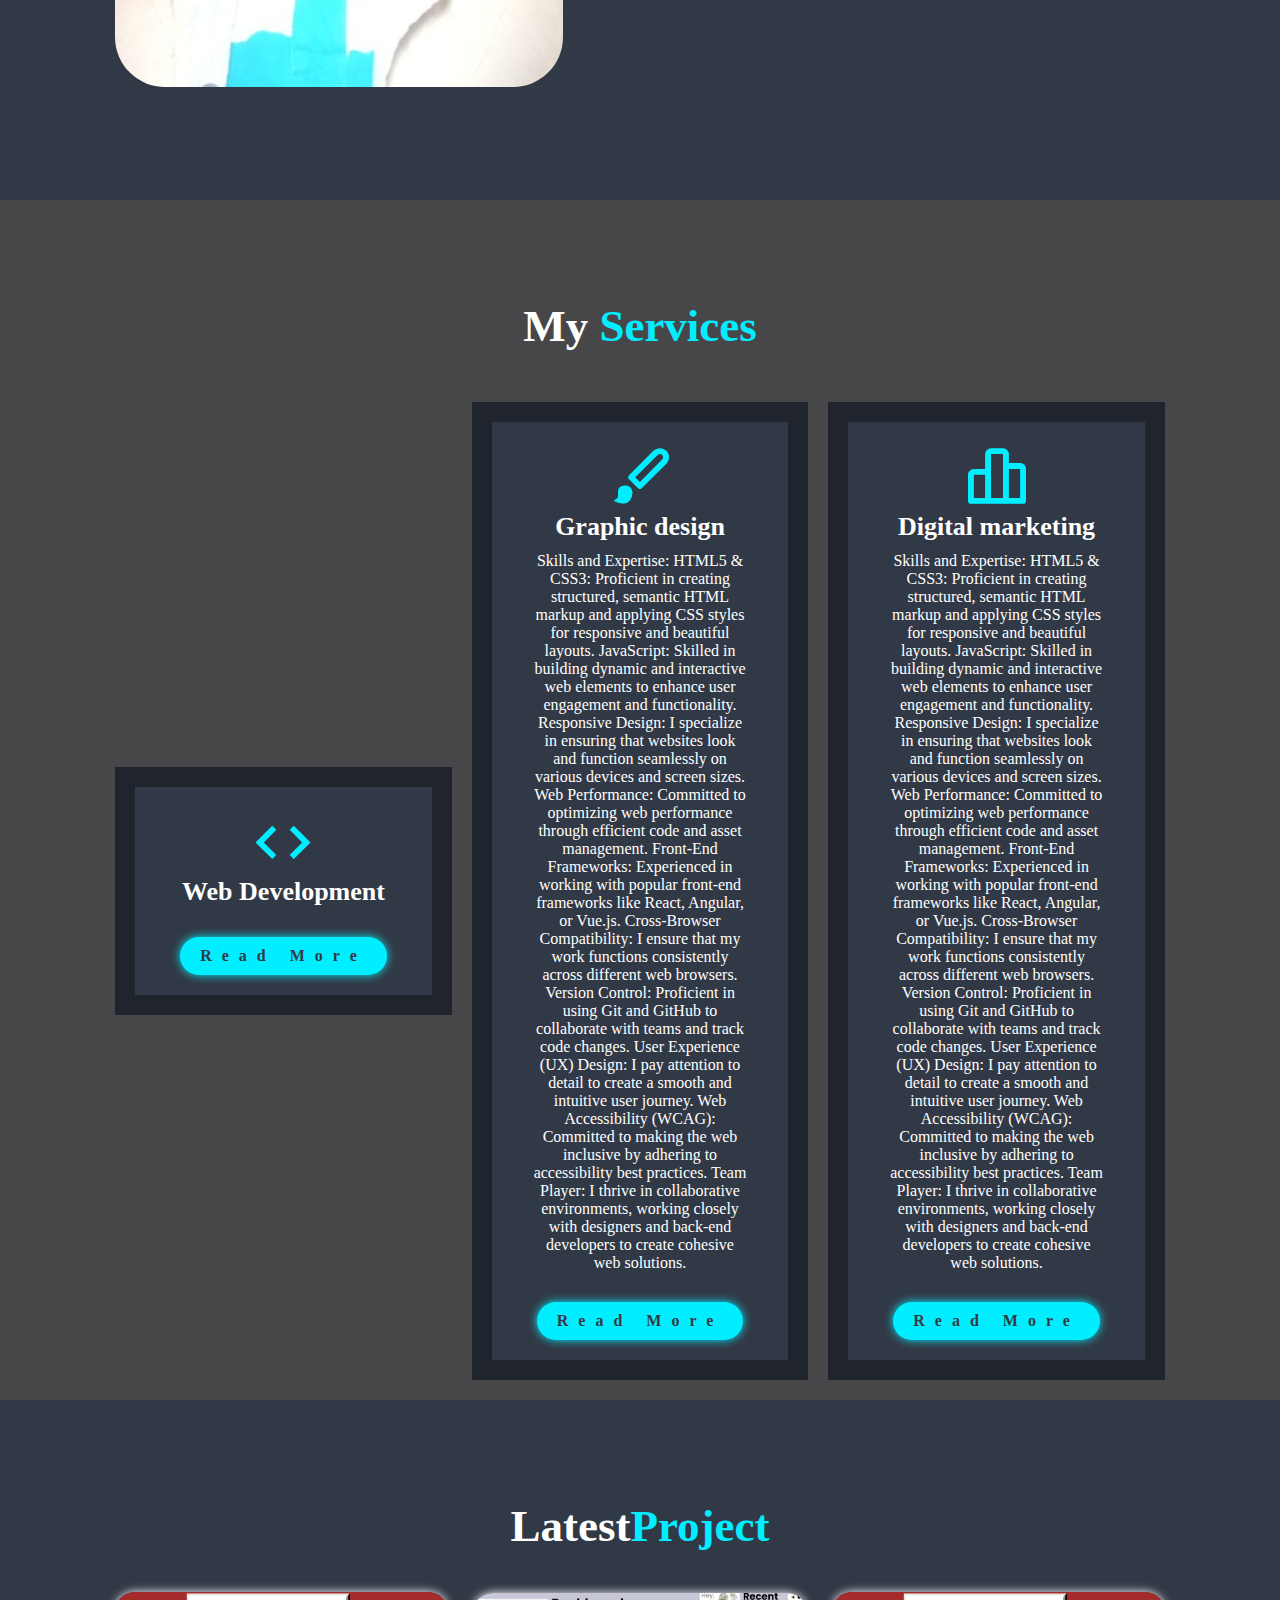
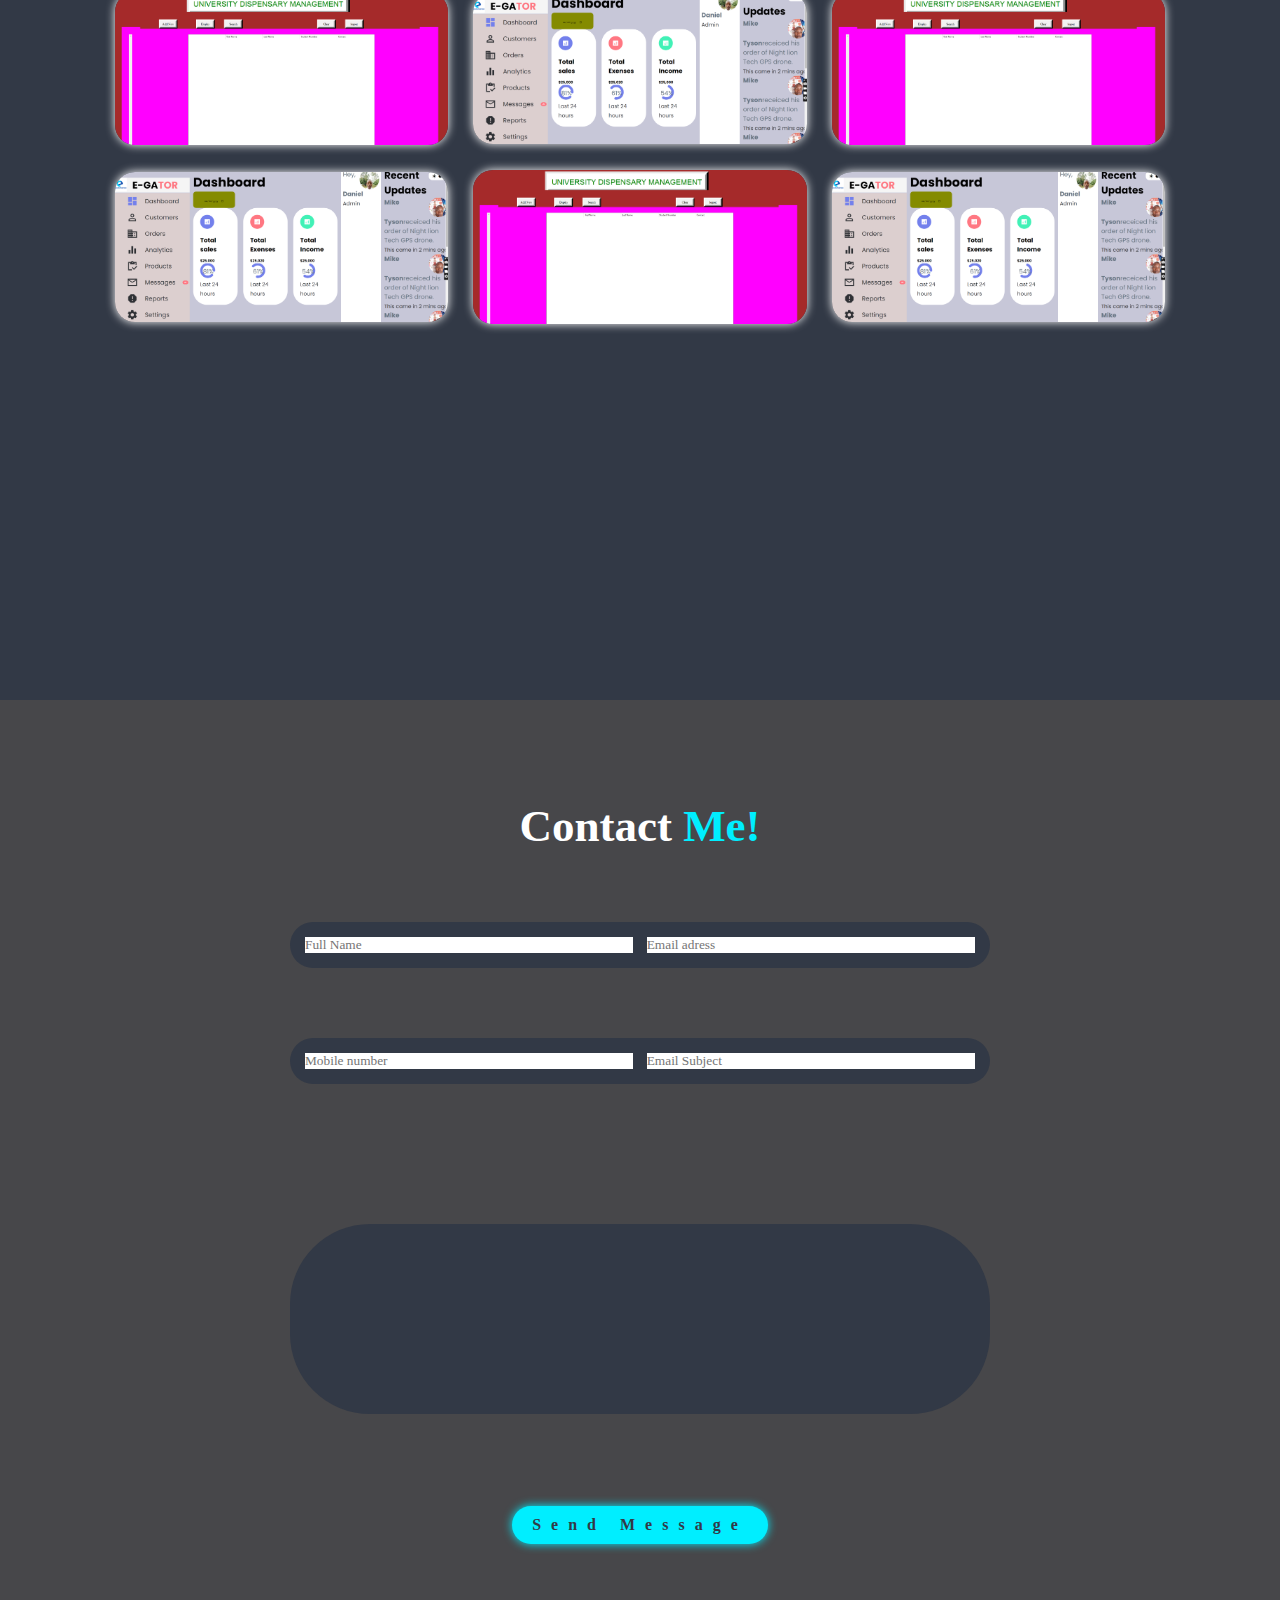
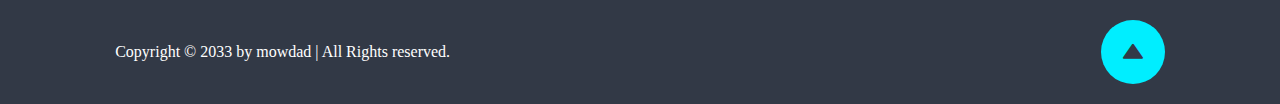
==== commit 0c0c7a6c: "updated" ====
--- a/index.html
+++ b/index.html
@@ -28,12 +28,19 @@
     </header>
     <!--home section design-->
     <section class="home" id="home">
+
+
+        <div class="home-image">
+            <img src="images/mo1.png" alt="">
+    
+        </div>
         <div class="home-content">
             <h3>Hello, it's me</h3>
             <h1>MOSES OTIENO</h1>
             <h3>And i am a <span>Front end developer</span></h3>
-            <p>I am a passionate and dedicated front-end developer with a flair for creating seamless and user-friendly web experiences. With a strong foundation in HTML, CSS, and JavaScript, I bring digital designs to life, turning visions into interactive, visually appealing websites and web applications.</p>
+            <p>I am a passionate and dedicated front-end developer with a flair for creating seamless and user-friendly web experiences.<br> With a strong foundation in HTML, CSS, and JavaScript, I bring digital designs to life, turning visions into interactive, visually appealing websites and web applications.</p>
        
+            
         <div class="social-media">
             <a href="https://www.facebook.com/profile.php?id=100074292634258"><i class='bx bxl-facebook-circle'></i></a>
             <a href="https://wa.me/254769933048?text=How&ref=blog.short.io"><i class='bx bxl-whatsapp-square'></i></a>
@@ -42,14 +49,13 @@
             
         </div>
         <hr>
-        <a href="MOSES OTIENO CV.pdf" class="btn">Download CV</a>
-        <a href="moses's resume.docx" class="btn">Download Resume</a>
+        <a href="MOSES OTIENO CV.pdf" class="btn" > Download CV</a>
+        <a href=""></a>
+        
+        <a href="moses ochieng otieno resume.pdf" class="btn">Download Resume</a>
         <hr>
     </div>
-    <div class="home-image">
-        <img src="images/me2.png" alt="">
-
-    </div>
+   
     </section>
     <!--about section-->
     <section class="about" id="about">
@@ -70,18 +76,7 @@
             <div class="services-box">
             <i class='bx bx-code'></i>
             <h3>Web Development</h3>
-            <p>Skills and Expertise:
-
-                HTML5 & CSS3: Proficient in creating structured, semantic HTML markup and applying CSS styles for responsive and beautiful layouts.
-                JavaScript: Skilled in building dynamic and interactive web elements to enhance user engagement and functionality.
-                Responsive Design: I specialize in ensuring that websites look and function seamlessly on various devices and screen sizes.
-                Web Performance: Committed to optimizing web performance through efficient code and asset management.
-                Front-End Frameworks: Experienced in working with popular front-end frameworks like React, Angular, or Vue.js.
-                Cross-Browser Compatibility: I ensure that my work functions consistently across different web browsers.
-                Version Control: Proficient in using Git and GitHub to collaborate with teams and track code changes.
-                User Experience (UX) Design: I pay attention to detail to create a smooth and intuitive user journey.
-                Web Accessibility (WCAG): Committed to making the web inclusive by adhering to accessibility best practices.
-                Team Player: I thrive in collaborative environments, working closely with designers and back-end developers to create cohesive web solutions.</p>
+            <p></p>
                 <a href="#" class="btn">Read More</a>
             </div>
             <div class="services-box">
--- a/css/style.css
+++ b/css/style.css
@@ -20,7 +20,7 @@
     overflow-x: hidden;
 }
 body{
-    background-color:#0000b3;
+    background-color:#47474a;
     color: var(--tect-color);
     background-repeat: no-repeat;
     background-size: cover;
@@ -73,10 +73,14 @@
     display: flex;
     justify-content: center;
     align-items: center;
+    padding: 20px;
 }
 .home-image img{
     width: 35vw;
-    border-radius: 50px;
+    border-radius: 50%;
+
+    
+    
     
 }
 .home-content h3{
@@ -382,6 +386,7 @@
     .home-img img{
         width: 70vw;
         margin-top: 4rem;
+        position: absolute;
     }
     .about{
         flex-direction: column-reverse;
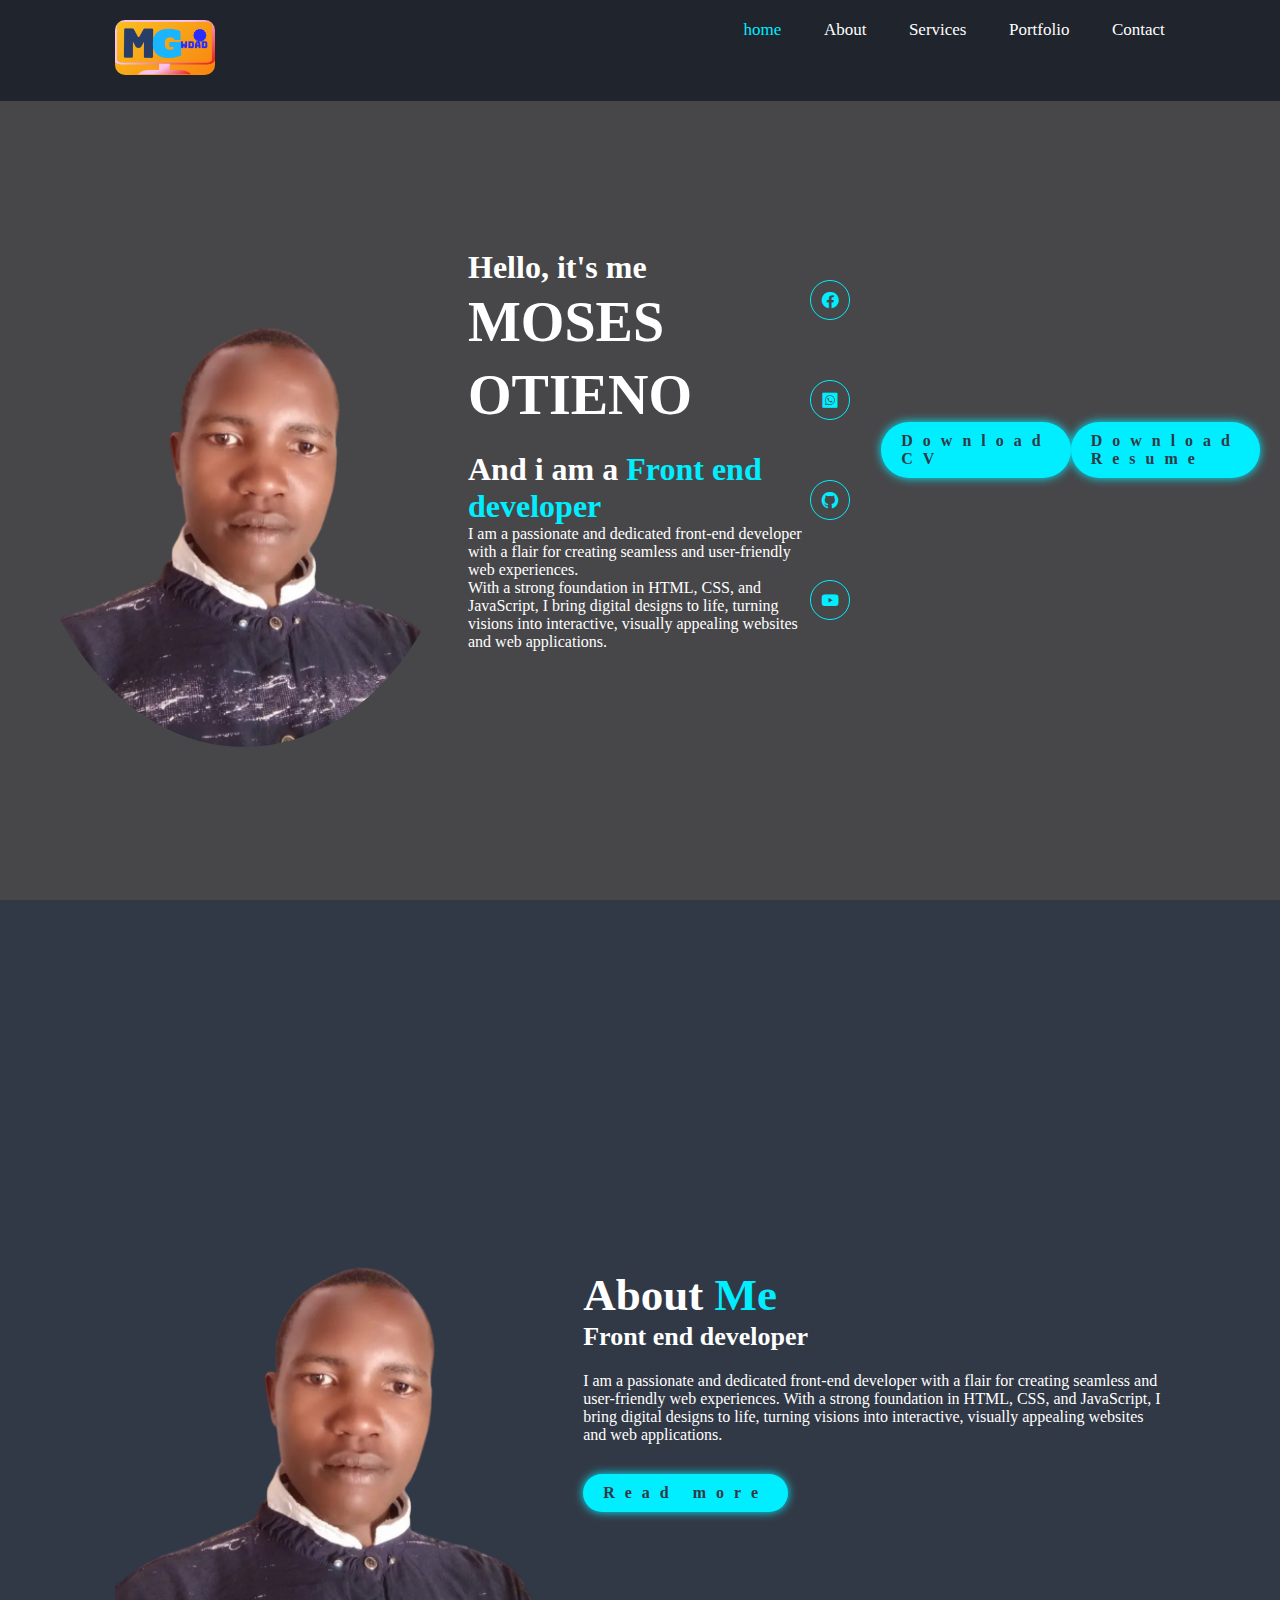
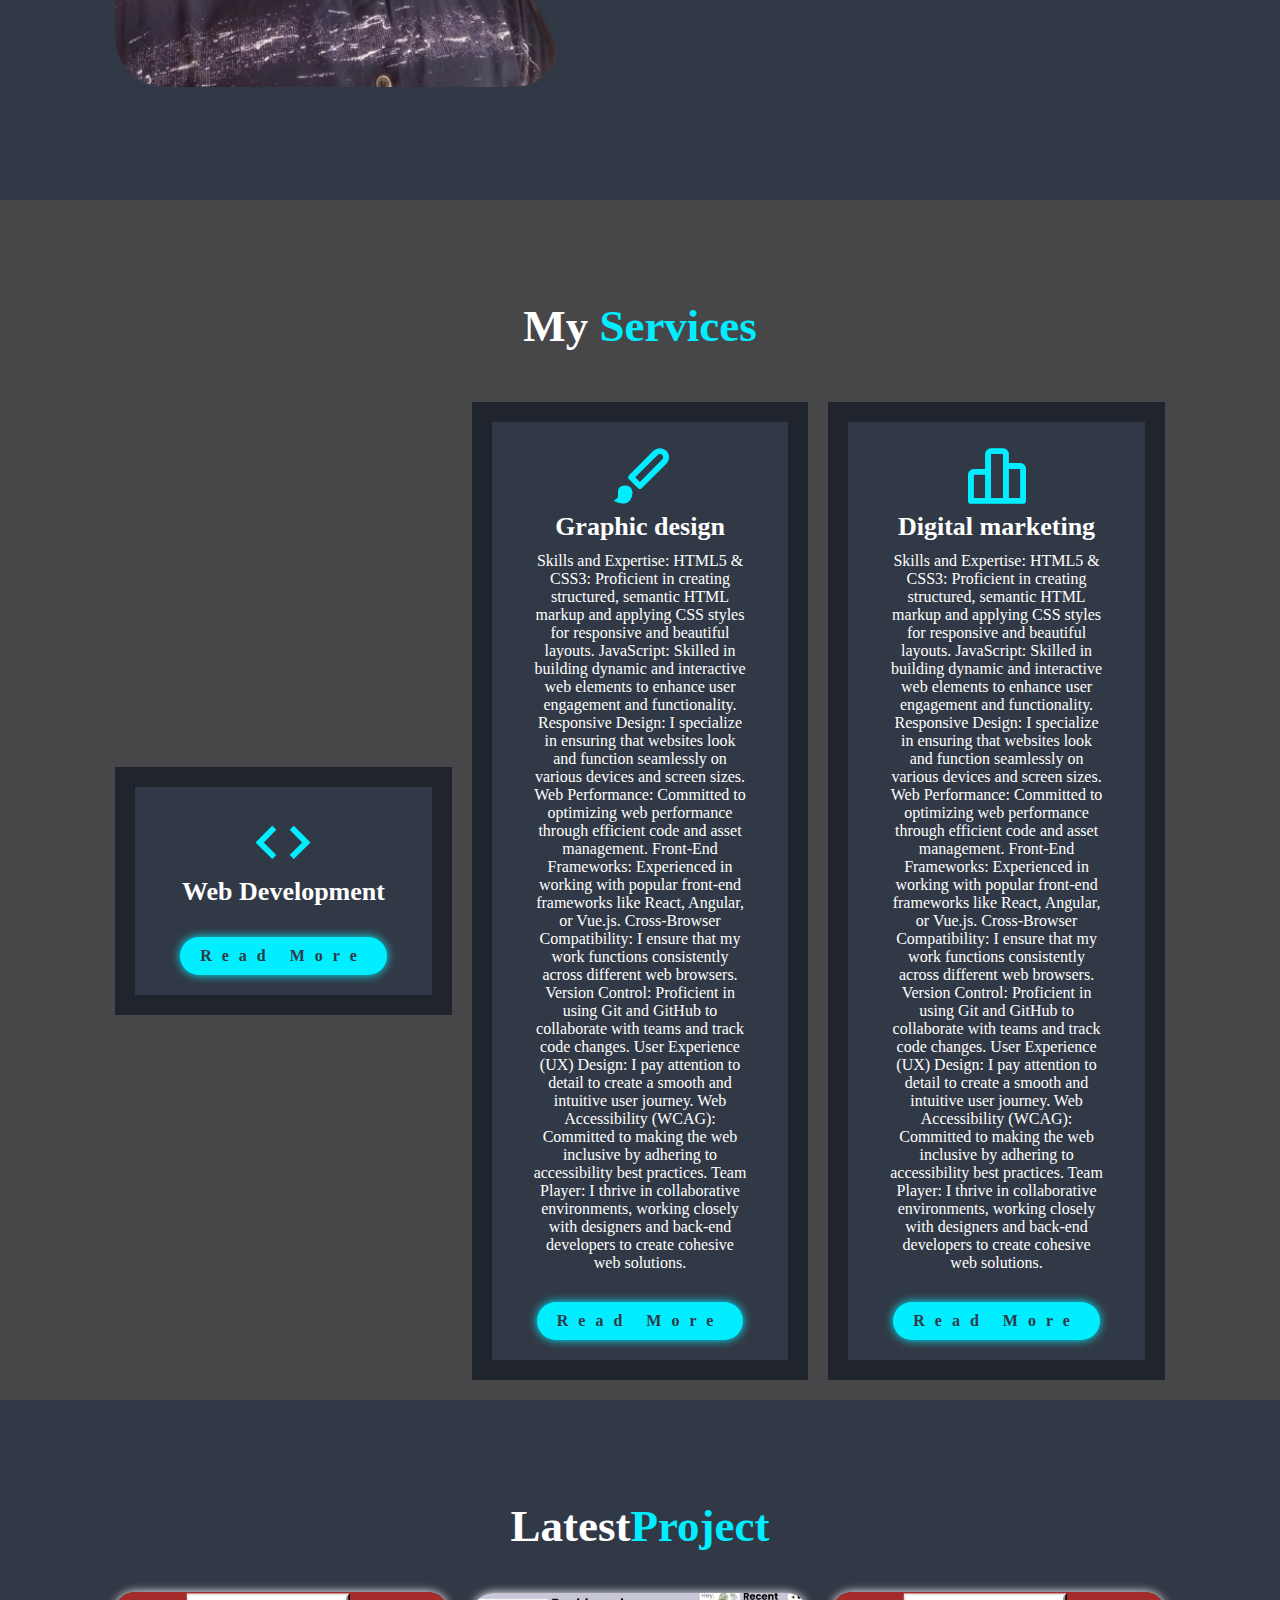
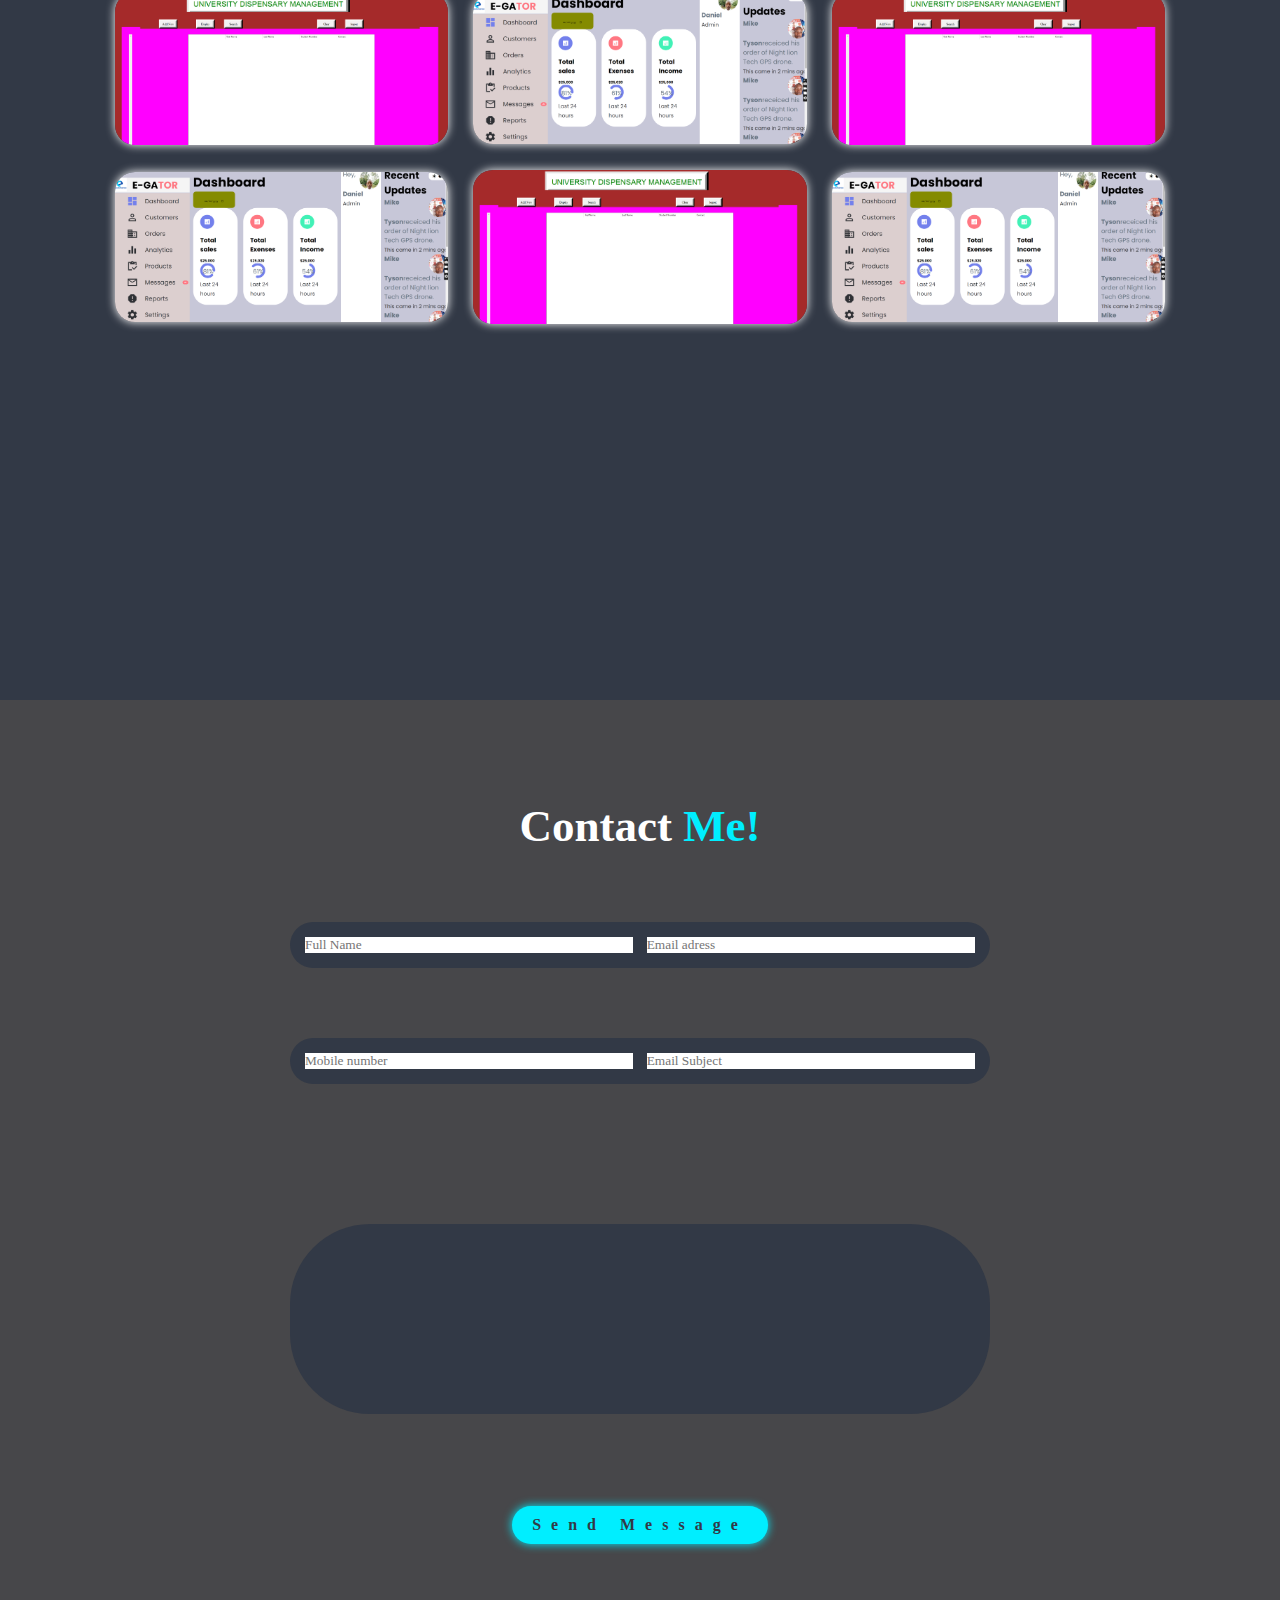
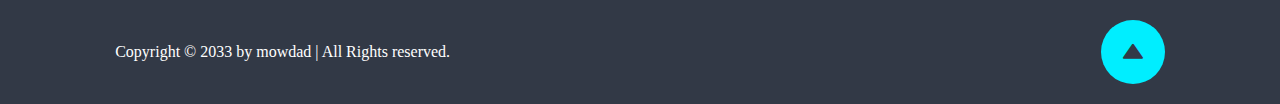
==== commit c70917e4: "updated" ====
--- a/index.html
+++ b/index.html
@@ -40,7 +40,7 @@
             <h3>And i am a <span>Front end developer</span></h3>
             <p>I am a passionate and dedicated front-end developer with a flair for creating seamless and user-friendly web experiences.<br> With a strong foundation in HTML, CSS, and JavaScript, I bring digital designs to life, turning visions into interactive, visually appealing websites and web applications.</p>
        
-            
+        </div>
         <div class="social-media">
             <a href="https://www.facebook.com/profile.php?id=100074292634258"><i class='bx bxl-facebook-circle'></i></a>
             <a href="https://wa.me/254769933048?text=How&ref=blog.short.io"><i class='bx bxl-whatsapp-square'></i></a>
@@ -48,19 +48,20 @@
             <a href="https://www.youtube.com/@EasyProgrammingwithmoz8054"><i class='bx bxl-youtube'></i></a>
             
         </div>
-        <hr>
-        <a href="MOSES OTIENO CV.pdf" class="btn" > Download CV</a>
-        <a href=""></a>
+        <div class="cv">
+        <a href="MOSES OTIENO CV.pdf" class="btn"> Download CV</a>
+    </div>
+        <div class="resume">
+        <a href="moses ochieng otieno resume.pdf" class="btn" >Download Resume</a>
         
-        <a href="moses ochieng otieno resume.pdf" class="btn">Download Resume</a>
-        <hr>
-    </div>
+    </div>
+    </section>
    
-    </section>
+    
     <!--about section-->
     <section class="about" id="about">
         <div class="about-img">
-            <img src="images/me2.png" alt="">
+            <img src="images/mo1.png" alt="">
         </div>
         <div class="about-content">
            <h2 class="heading">About <span>Me</span></h2>
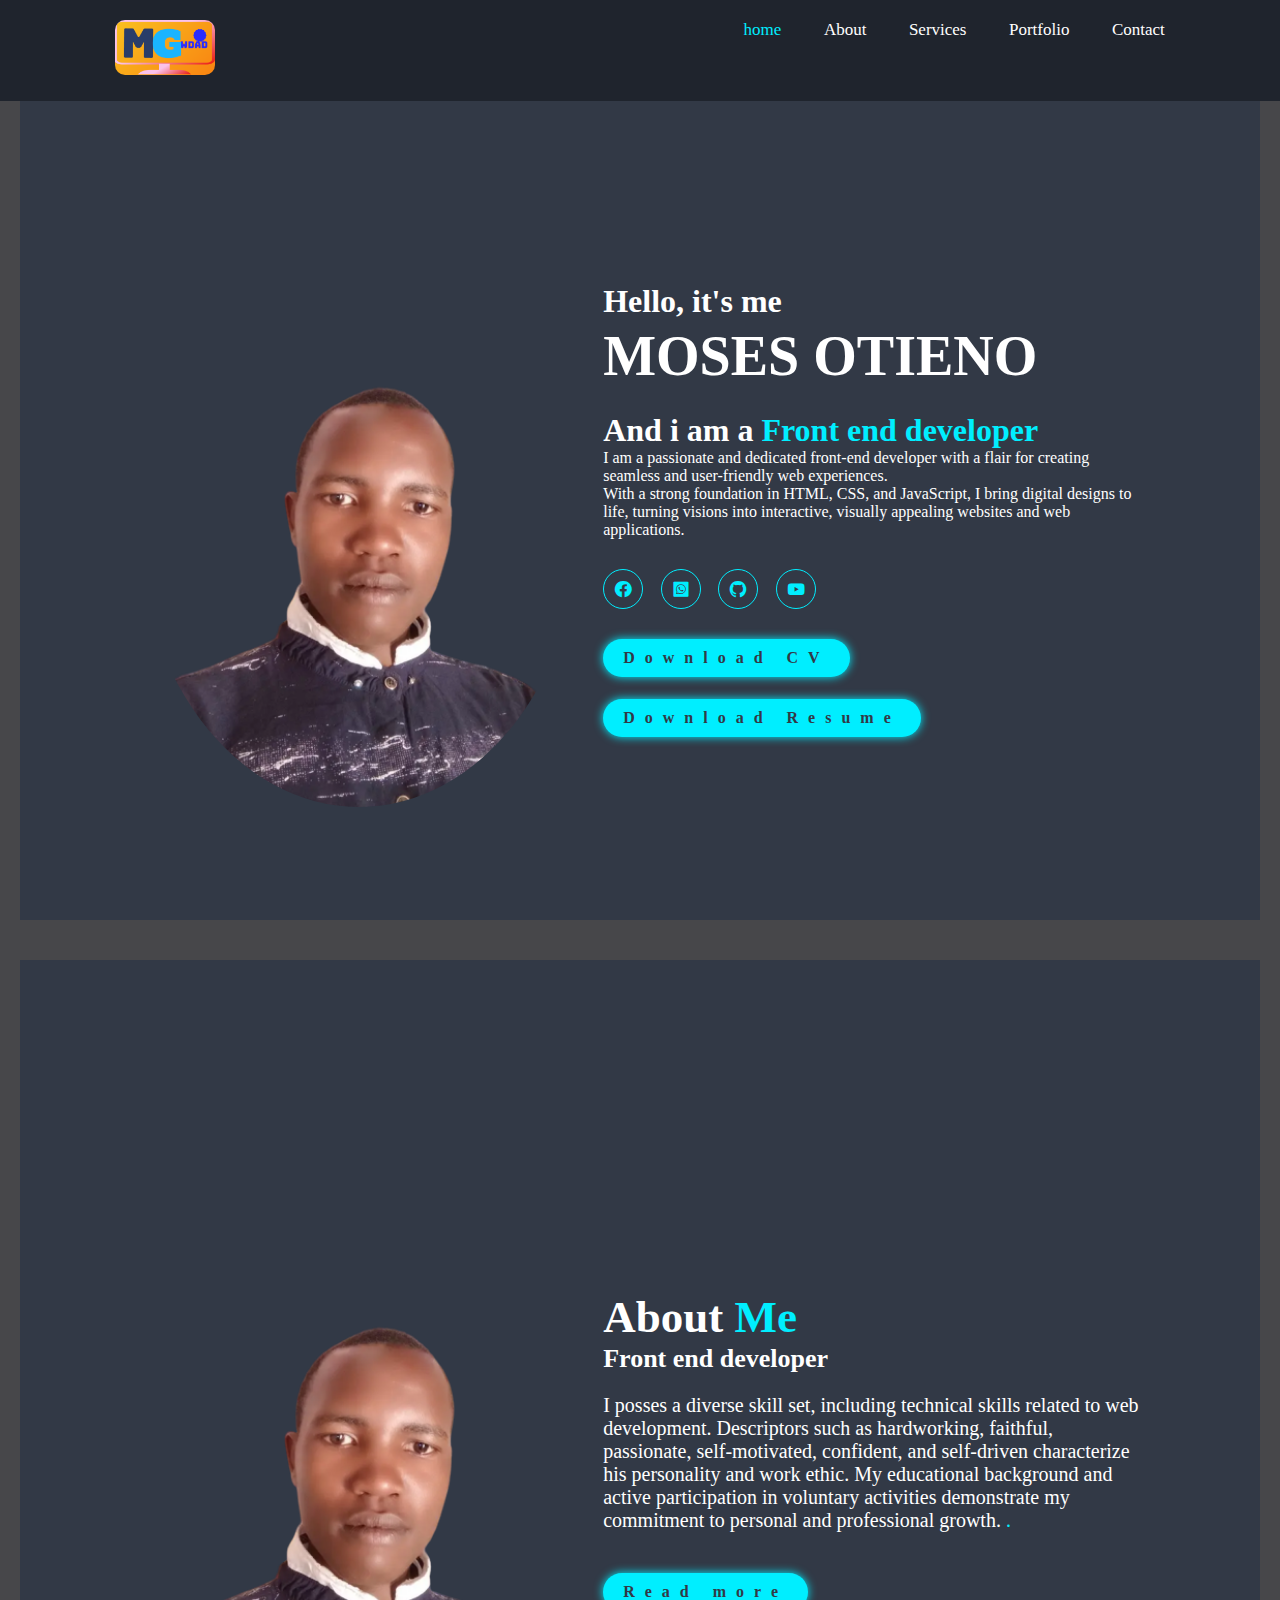
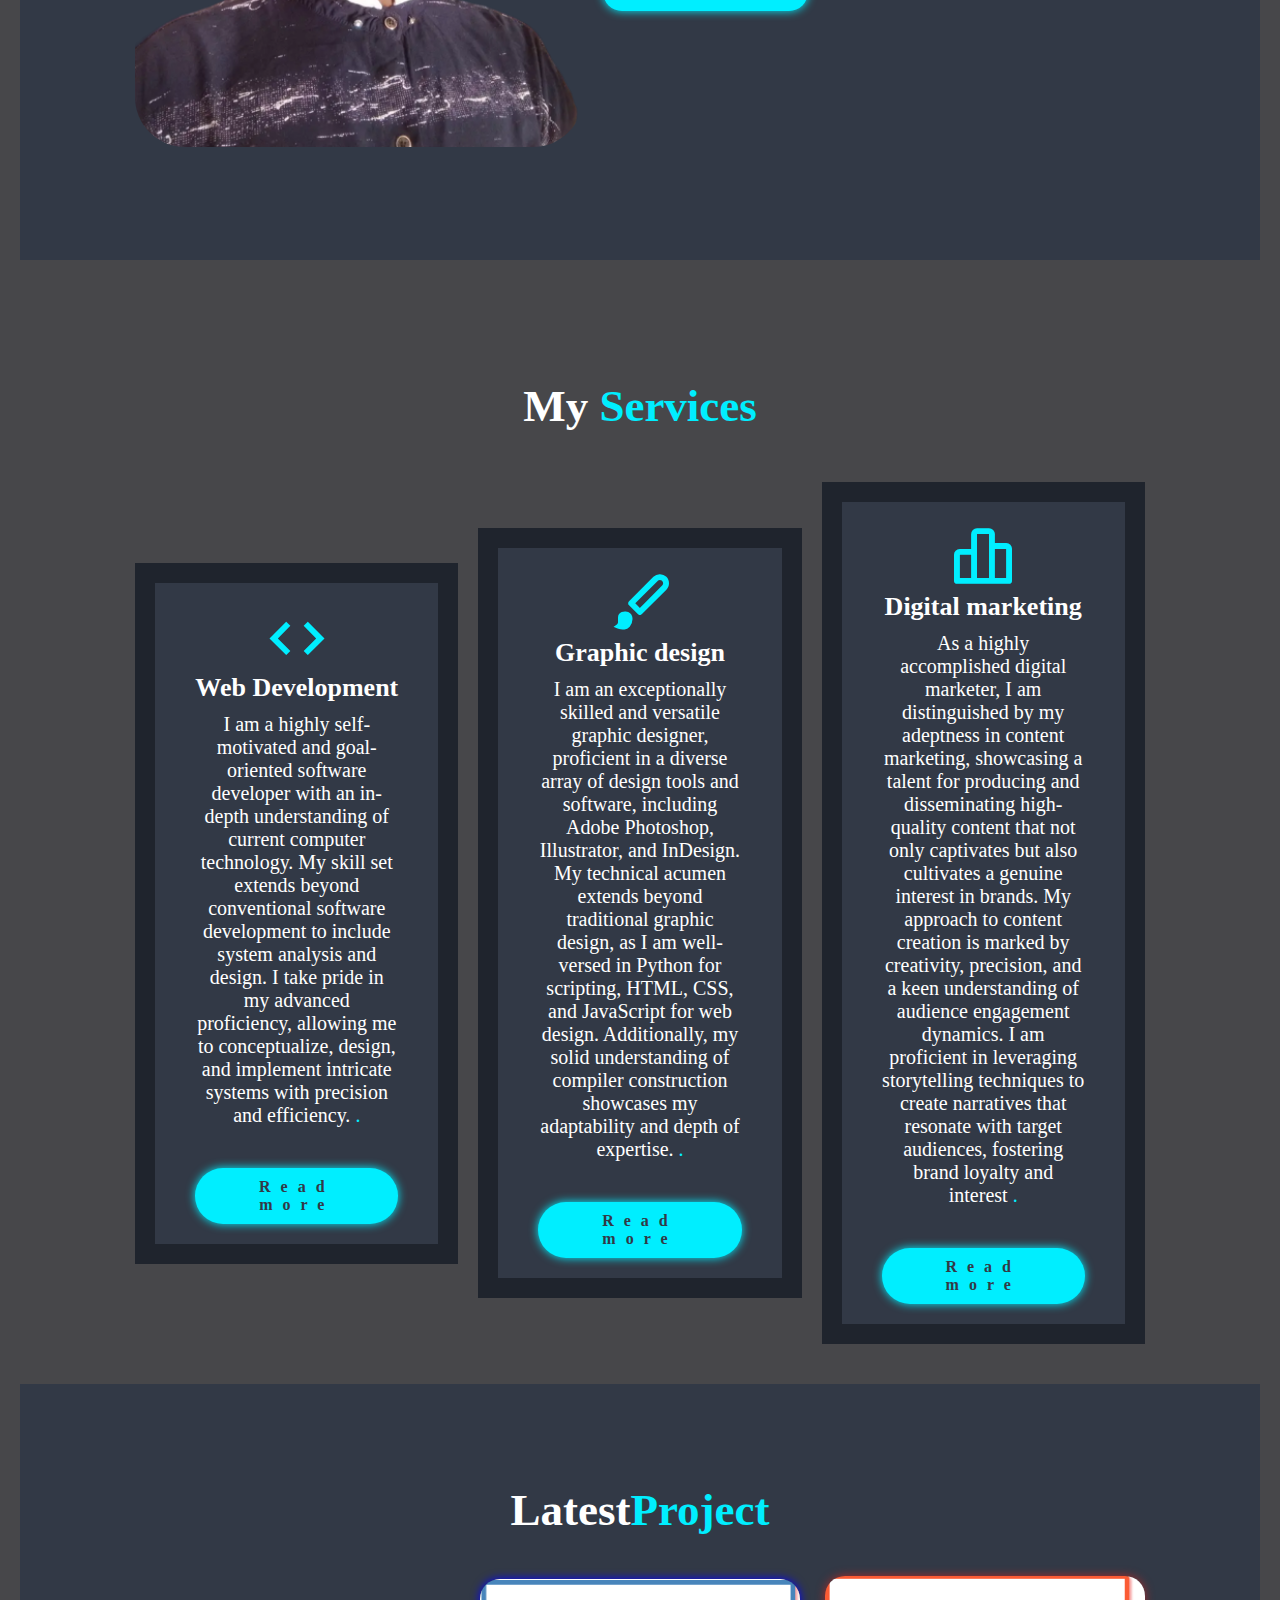
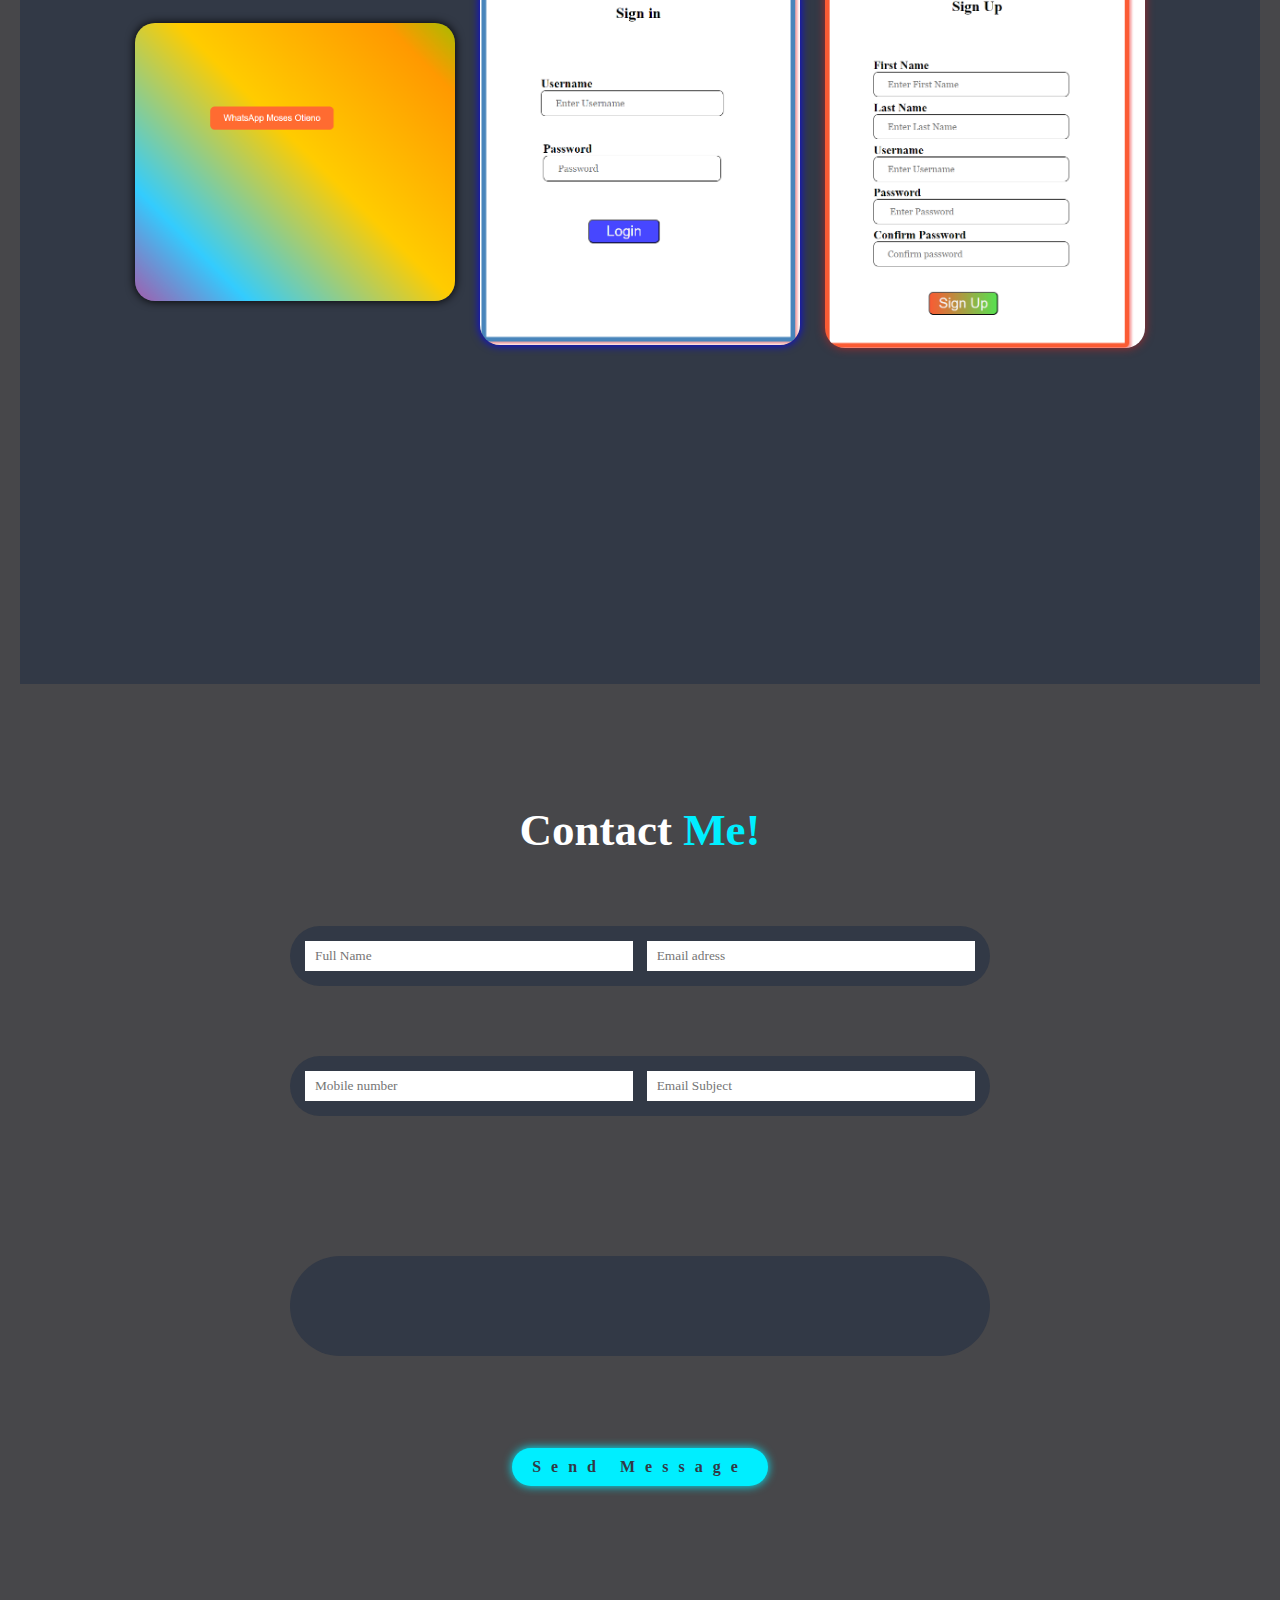
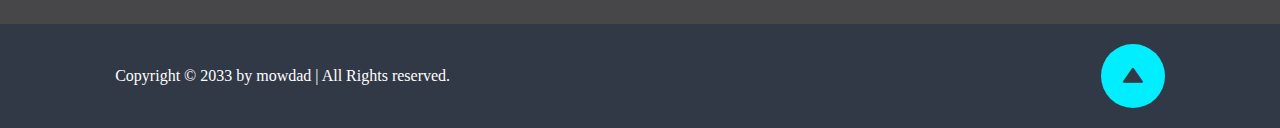
==== commit eb8820b5: "updated" ====
--- a/index.html
+++ b/index.html
@@ -5,6 +5,7 @@
     <meta http-equiv="X-UA-Compatible" content="IE-edge">
     <meta name="viewport" content="width=device-width, initial-scale=1.0">
     <link rel="stylesheet" href="css/style.css">
+    <script src="js.js"></script>
     <title>moses otieno portfolio</title>
     <!--box icons-->
     <link href='https://unpkg.com/boxicons@2.1.4/css/boxicons.min.css' rel='stylesheet'>
@@ -28,12 +29,14 @@
     </header>
     <!--home section design-->
     <section class="home" id="home">
+        
 
 
         <div class="home-image">
             <img src="images/mo1.png" alt="">
     
         </div>
+        <div class="content">
         <div class="home-content">
             <h3>Hello, it's me</h3>
             <h1>MOSES OTIENO</h1>
@@ -50,11 +53,12 @@
         </div>
         <div class="cv">
         <a href="MOSES OTIENO CV.pdf" class="btn"> Download CV</a>
-    </div>
+    </div><br><br>
         <div class="resume">
         <a href="moses ochieng otieno resume.pdf" class="btn" >Download Resume</a>
         
     </div>
+</div>
     </section>
    
     
@@ -66,9 +70,84 @@
         <div class="about-content">
            <h2 class="heading">About <span>Me</span></h2>
            <h3>Front end developer</h3>
-            <p>I am a passionate and dedicated front-end developer with a flair for creating seamless and user-friendly web experiences. With a strong foundation in HTML, CSS, and JavaScript, I bring digital designs to life, turning visions into interactive, visually appealing websites and web applications.</p>
-            <a href="" class="btn">Read more</a>
-        </div>
+            <p style="font-size: 20px;">I posses a diverse skill set, including technical skills related to web development.
+                 Descriptors such as hardworking, faithful, passionate, self-motivated, confident, and self-driven characterize his personality and work ethic.
+                  My educational background and active participation in voluntary activities demonstrate my commitment to personal and professional growth.
+                  <span id="dots">.</span><span id="more"><br><br>I'm  a self-motivated software developer with advanced skills in software development and a strong understanding of current computer technology. 
+                    I'm an experienced clerk with exceptional typing and data entry abilities, characterized by a results-driven nature. 
+                    I'm knowledgeable about logging daily information, researching variances, and maintaining thorough records. 
+                    I'm accuracy-driven, service-oriented, and diligent about completing tasks with little supervision.<br><br>
+                    I showcases a strong educational background in computer science and media applications, complemented by a diverse set of skills, including communication, creativity, and project management.
+                    My experience as a clerk volunteer at IEBC reflects my commitment to delivering quality service and my proficiency in various tasks such as data entry and document management.
+                     I'm fluent in both English and Swahili, and his interests in reading, music, and research demonstrate a well-rounded and curious personality.</span></p><br><button onclick="myFunction()" id="myBtn">Read more</button>
+        </div>
+        <script>
+            function myFunction(){
+                var dots = document.getElementById("dots");
+                var moreText = document.getElementById("more");
+                var btnText = document.getElementById("myBtn");
+              
+                if (dots.style.display === "none") {
+                  dots.style.display = "inline";
+
+                  btnText.innerHTML = "Read more"; 
+                  moreText.style.display = "none";
+                } else {
+                  dots.style.display = "none";
+                  btnText.innerHTML = "Read less"; 
+                  moreText.style.display = "inline";
+                }
+              }
+              function myFunction1(){
+                var dots = document.getElementById("dots1");
+                var moreText = document.getElementById("more1");
+                var btnText = document.getElementById("myBtn1");
+              
+                if (dots.style.display === "none") {
+                  dots.style.display = "inline";
+
+                  btnText.innerHTML = "Read more"; 
+                  moreText.style.display = "none";
+                } else {
+                  dots.style.display = "none";
+                  btnText.innerHTML = "Read less"; 
+                  moreText.style.display = "inline";
+                }
+              }
+              function myFunction2(){
+                var dots = document.getElementById("dots2");
+                var moreText = document.getElementById("more2");
+                var btnText = document.getElementById("myBtn2");
+              
+                if (dots.style.display === "none") {
+                  dots.style.display = "inline";
+
+                  btnText.innerHTML = "Read more"; 
+                  moreText.style.display = "none";
+                } else {
+                  dots.style.display = "none";
+                  btnText.innerHTML = "Read less"; 
+                  moreText.style.display = "inline";
+                }
+              }
+              function myFunction3(){
+                var dots = document.getElementById("dots3");
+                var moreText = document.getElementById("more3");
+                var btnText = document.getElementById("myBtn3");
+              
+                if (dots.style.display === "none") {
+                  dots.style.display = "inline";
+
+                  btnText.innerHTML = "Read more"; 
+                  moreText.style.display = "none";
+                } else {
+                  dots.style.display = "none";
+                  btnText.innerHTML = "Read less"; 
+                  moreText.style.display = "inline";
+                }
+              }
+              
+        </script>
     </section>
     <!--services section design-->
     <section class="services" id="services">
@@ -77,98 +156,85 @@
             <div class="services-box">
             <i class='bx bx-code'></i>
             <h3>Web Development</h3>
-            <p></p>
-                <a href="#" class="btn">Read More</a>
+            <p  style="font-size: 20px;">I am a highly self-motivated and goal-oriented software developer with an in-depth understanding of current computer technology. My skill set extends beyond conventional software development to include system analysis and design. I take pride in my advanced proficiency, allowing me to conceptualize, design, and implement intricate systems with precision and efficiency.
+            <span id="dots1">.</span><span id="more1" style="display: none;"><br><br>As a software developer, I wield Python as a powerful tool, showcasing my ability to craft robust and scalable solutions. On the front-end, I excel in HTML, CSS, and JavaScript, seamlessly blending design and functionality to create visually appealing and interactive user interfaces. This front-end expertise ensures a seamless user experience, where design and functionality harmoniously come together.
+
+                    <br><br>In addition to my programming prowess, I possess specialized knowledge in compiler construction, demonstrating my expertise in the intricacies of language implementation. This in-depth understanding allows me to optimize code execution and enhance overall system performance.
+                    
+                   <br><br> I am a well-rounded software developer, capable of navigating diverse languages and technologies. My commitment to staying abreast of industry trends positions me as a forward-thinking professional, ready to adapt to the dynamic landscape of software development. Whether it's system analysis, front-end development, or language implementation, I am an enterprising and innovative individual consistently striving for excellence in every facet of my work.</span><br>
+            </p><br><button onclick="myFunction1()" id="myBtn1">Read more</button>
             </div>
             <div class="services-box">
                 <i class='bx bxs-paint'></i>
                 <h3>Graphic design</h3>
-                <p>Skills and Expertise:
-    
-                    HTML5 & CSS3: Proficient in creating structured, semantic HTML markup and applying CSS styles for responsive and beautiful layouts.
-                    JavaScript: Skilled in building dynamic and interactive web elements to enhance user engagement and functionality.
-                    Responsive Design: I specialize in ensuring that websites look and function seamlessly on various devices and screen sizes.
-                    Web Performance: Committed to optimizing web performance through efficient code and asset management.
-                    Front-End Frameworks: Experienced in working with popular front-end frameworks like React, Angular, or Vue.js.
-                    Cross-Browser Compatibility: I ensure that my work functions consistently across different web browsers.
-                    Version Control: Proficient in using Git and GitHub to collaborate with teams and track code changes.
-                    User Experience (UX) Design: I pay attention to detail to create a smooth and intuitive user journey.
-                    Web Accessibility (WCAG): Committed to making the web inclusive by adhering to accessibility best practices.
-                    Team Player: I thrive in collaborative environments, working closely with designers and back-end developers to create cohesive web solutions.</p>
-                    <a href="#" class="btn">Read More</a>
+                <p  style="font-size: 20px;">I am an exceptionally skilled and versatile graphic designer, proficient in a diverse array of design tools and software, including Adobe Photoshop, Illustrator, and InDesign. My technical acumen extends beyond traditional graphic design, as I am well-versed in Python for scripting, HTML, CSS, and JavaScript for web design. Additionally, my solid understanding of compiler construction showcases my adaptability and depth of expertise.
+                <span id="dots2">.</span><span id="more2" style="display: none;"><br><br>My design principles are robust, reflecting a keen eye for aesthetics and mastery in color theory, typography, hierarchy, composition, shapes, and layout. I bring a creative flair and innovative mindset to my work, aiming not just to design but to create visually striking and effective solutions.
+
+                In addition to my technical prowess, my soft skills set me apart.<br><br> My communication skills are exceptional, enabling me to articulate and convey design concepts effectively. My collaborative nature fosters a positive working environment, and my problem-solving abilities ensure that I approach design challenges with ingenuity and efficiency.
+
+                My time management and organizational skills, coupled with the ability to multitask, speak volumes about my efficiency in handling complex design projects.<br><br> My adaptability and creativity make me a valuable team player, while my empathy and teamwork skills contribute to a collaborative and positive work culture.
+
+                In summary, I am not just a graphic designer; I am a dynamic and innovative professional with a holistic skill set. My proficiency in a wide range of design tools, coupled with my strong soft skills, positions me as a standout graphic designer capable of tackling diverse and challenging design projects with creativity and precision.</span>
+                </p><br>
+                <button onclick="myFunction2()" id="myBtn2">Read more</button>
                 </div>
+
+               
                 <div class="services-box">
                     <i class='bx bx-bar-chart-alt-2'></i>
                     <h3>Digital marketing</h3>
-                    <p>Skills and Expertise:
-        
-                        HTML5 & CSS3: Proficient in creating structured, semantic HTML markup and applying CSS styles for responsive and beautiful layouts.
-                        JavaScript: Skilled in building dynamic and interactive web elements to enhance user engagement and functionality.
-                        Responsive Design: I specialize in ensuring that websites look and function seamlessly on various devices and screen sizes.
-                        Web Performance: Committed to optimizing web performance through efficient code and asset management.
-                        Front-End Frameworks: Experienced in working with popular front-end frameworks like React, Angular, or Vue.js.
-                        Cross-Browser Compatibility: I ensure that my work functions consistently across different web browsers.
-                        Version Control: Proficient in using Git and GitHub to collaborate with teams and track code changes.
-                        User Experience (UX) Design: I pay attention to detail to create a smooth and intuitive user journey.
-                        Web Accessibility (WCAG): Committed to making the web inclusive by adhering to accessibility best practices.
-                        Team Player: I thrive in collaborative environments, working closely with designers and back-end developers to create cohesive web solutions.</p>
-                        <a href="#" class="btn">Read More</a>
-                    </div>
-
-        </div>
+                    
+                    <p  style="font-size: 20px;">
+                        As a highly accomplished digital marketer, I am distinguished by my adeptness in content marketing, showcasing a talent for producing and disseminating high-quality content that not only captivates but also cultivates a genuine interest in brands. My approach to content creation is marked by creativity, precision, and a keen understanding of audience engagement dynamics. I am proficient in leveraging storytelling techniques to create narratives that resonate with target audiences, fostering brand loyalty and interest 
+                        <span id="dots3">.</span><span id="more3" style="display: none;"><br><br>In the realm of social media marketing, I am a strategic expert, proficiently utilizing various platforms to build a dedicated following and effectively direct customers to websites. My social media endeavors are marked by a strategic approach, combining creativity with data-driven insights to enhance brand visibility. I am adept at harnessing the power of advertising, utilizing hashtags effectively, and curating engaging business pages to create a compelling online presence.
+
+                        In terms of web design, my skills extend beyond the basics, encompassing a solid understanding of design principles that seamlessly incorporate a company's logo and branding. I approach web design with meticulous attention to detail, ensuring a visually appealing and cohesive online presence that aligns with the brand's identity.
+                        
+                        Communication is a cornerstone of my digital marketing proficiency. I possess the ability to craft compelling blog posts and execute impactful social media campaigns, demonstrating effective written and verbal communication skills. My communication style is characterized by clarity, persuasiveness, and a keen awareness of the target audience's preferences.
+                        
+                        Within the realm of SEO, I am a meticulous practitioner, utilizing tools to optimize content for enhanced visibility, relevance, and credibility. My analytical skills come to the fore as I delve into data analysis, extracting valuable insights and trends that inform strategic decision-making.<br><br> I am known for my ability to interpret complex data sets, translating them into actionable strategies that drive digital marketing success.
+                        
+                        Beyond these technical skills, I bring a host of additional qualities to the table. I am adaptable and possess creative problem-solving abilities, thriving in the dynamic landscape of digital marketing. My persistent pursuit of excellence, coupled with a curiosity and love for learning, ensures that I stay at the forefront of industry trends. As a leader, I foster effective team collaboration, applying business acumen and analytic skills to drive successful digital marketing initiatives.
+                        
+                        In essence, I am a dynamic and strategic digital marketer, combining technical prowess with creativity and strategic thinking to orchestrate and execute successful digital marketing campaigns. My proficiency in content marketing, social media strategies, web design, and analytics positions me as a versatile and impactful contributor in the ever-evolving field of digital marketing.</span>
+                    </p><br>
+                    <button onclick="myFunction3()" id="myBtn3">Read more</button>
+
+        </div>
+    </div>
+       
     </section>
     <!--portfolio section design-->
 <section class="portfolio" id="portfolio">
     <h2 class="heading">Latest<span>Project</span></h2>
     <div class="portfolio-container">
-        <div class="portfolio-box">
-            <img src="images/university dispensary system.png" alt="">
+    
+       
+        <div class="portfolio-box" style="color: black;">
+            <img src="images/wcontact.png" alt="">
             <div class="portfolio-layer">
-                <h4>Web Design</h4>
+                <h4>Whatsaap contact linking</h4>
                 <p>I am dedicated to pushing the boundaries of what's possible in the world of front-end development. Feel free to explore my portfolio to see some of my best work and get in touch to discuss potential collaborations or exciting projects.</p>
-                <a href="#"><i class='bx bx-link'></i></a>
-            </div>
-        </div>
-        <div class="portfolio-box">
-            <img src="images/e-commerce.png" alt="">
+                <a href="https://github.com/MOWDAD/contact-moses"><i class='bx bx-link'></i></a>
+            </div>
+        </div>
+        <div class="portfolio-box" style="color: blue;">
+            <img src="images/login page.png" alt="">
             <div class="portfolio-layer">
-                <h4>Web Design</h4>
+                <h4>SIGN IN</h4>
                 <p>I am dedicated to pushing the boundaries of what's possible in the world of front-end development. Feel free to explore my portfolio to see some of my best work and get in touch to discuss potential collaborations or exciting projects.</p>
-                <a href="#"><i class='bx bx-link'></i></a>
-            </div>
-        </div>
-        <div class="portfolio-box">
-            <img src="images/university dispensary system.png" alt="">
+                <a href="https://github.com/MOWDAD/login-form"><i class='bx bx-link'></i></a>
+            </div>
+        </div>
+        <div class="portfolio-box" style="color: brown;">
+            <img src="images/signup.png" alt="">
             <div class="portfolio-layer">
-                <h4>Web Design</h4>
+                <h4>SIGN UP</h4>
                 <p>I am dedicated to pushing the boundaries of what's possible in the world of front-end development. Feel free to explore my portfolio to see some of my best work and get in touch to discuss potential collaborations or exciting projects.</p>
-                <a href="#"><i class='bx bx-link'></i></a>
-            </div>
-        </div>
-        <div class="portfolio-box">
-            <img src="images/e-commerce.png" alt="">
-            <div class="portfolio-layer">
-                <h4>Web Design</h4>
-                <p>I am dedicated to pushing the boundaries of what's possible in the world of front-end development. Feel free to explore my portfolio to see some of my best work and get in touch to discuss potential collaborations or exciting projects.</p>
-                <a href="#"><i class='bx bx-link'></i></a>
-            </div>
-        </div>
-        <div class="portfolio-box">
-            <img src="images/university dispensary system.png" alt="">
-            <div class="portfolio-layer">
-                <h4>Web Design</h4>
-                <p>I am dedicated to pushing the boundaries of what's possible in the world of front-end development. Feel free to explore my portfolio to see some of my best work and get in touch to discuss potential collaborations or exciting projects.</p>
-                <a href="#"><i class='bx bx-link'></i></a>
-            </div>
-        </div>
-        <div class="portfolio-box">
-            <img src="images/e-commerce.png" alt="">
-            <div class="portfolio-layer">
-                <h4>Web Design</h4>
-                <p>I am dedicated to pushing the boundaries of what's possible in the world of front-end development. Feel free to explore my portfolio to see some of my best work and get in touch to discuss potential collaborations or exciting projects.</p>
-                <a href="#"><i class='bx bx-link'></i></a>
-            </div>
-        </div>
+                <a href="https://github.com/MOWDAD/sign-up"><i class='bx bx-link'></i></a>
+            </div>
+        </div>
+       
     </div>
 </section>
 <!--contact section-->
--- a/css/style.css
+++ b/css/style.css
@@ -69,18 +69,27 @@
 min-height: 100vh;
 padding: 10rem 9% 2rem;
 }
+section{
+    margin: 20px;
+
+}
 .home{
-    display: flex;
-    justify-content: center;
-    align-items: center;
-    padding: 20px;
-}
+    
+    
+    justify-content: center;
+    gap: 2rem;
+    align-items: center;
+    background:var(--second-bg-color);
+    box-shadow: #0ef;
+    display: inline-flex;
+    
+}
+
+
 .home-image img{
     width: 35vw;
     border-radius: 50%;
 
-    
-    
     
 }
 .home-content h3{
@@ -132,6 +141,20 @@
     font-weight: 600;
     transition: 1s ease;
 }
+button{
+    display: inline-block;
+    padding: 1rem 2rem;
+    background: var(--main-color);
+    border-radius: 4rem;
+    box-shadow: 0 0 1rem var(--main-color);
+    font-size: 1.6rem;
+    color: var(--second-bg-color);
+    letter-spacing: 1rem;
+    font-weight: 600;
+    transition: 1s ease;
+    cursor: pointer;
+}
+
 .btn:hover{
 box-shadow: none;
 }
@@ -141,6 +164,9 @@
     gap: 2rem;
     align-items: center;
     background: var(--second-bg-color);
+}
+.about #more{
+    display: none;
 }
 .about-img img{
 width: 35vw;
@@ -200,6 +226,7 @@
 }
 .portfolio h2{
     margin-bottom: 4rem;
+    
 }
 .portfolio-container{
     display: grid;
@@ -254,8 +281,10 @@
     align-items: center;
     width: 5rem;
     height: 5rem;
-    background: var(--tect-color);
+    background: red;
     border-radius: 50%;
+    color: black;
+    
 }
 .portfolio-layer a i{
     font-size: 2rem;
@@ -286,9 +315,17 @@
 }
 .contact form .input-box input{
     width: 49%;
+    height: 30px;
+    padding: 10px;
+    
 }
 .contact form textarea{
     resize: none;
+    height: 100px;
+    padding: 20px;
+    font-size: 15px;
+    font-family: Georgia, 'Times New Roman', Times, serif;
+    
 }
 .contact form .btn{
     margin-top: 2rem;
@@ -387,9 +424,12 @@
         width: 70vw;
         margin-top: 4rem;
         position: absolute;
+         border-radius: 50%;
+       
     }
     .about{
         flex-direction: column-reverse;
+        display: inline-block;
     }
     .about img{
         width: 70vw;
@@ -419,6 +459,7 @@
     }
     .contact form .input-box input{
         width: 100%;
+
     }
 }
 
